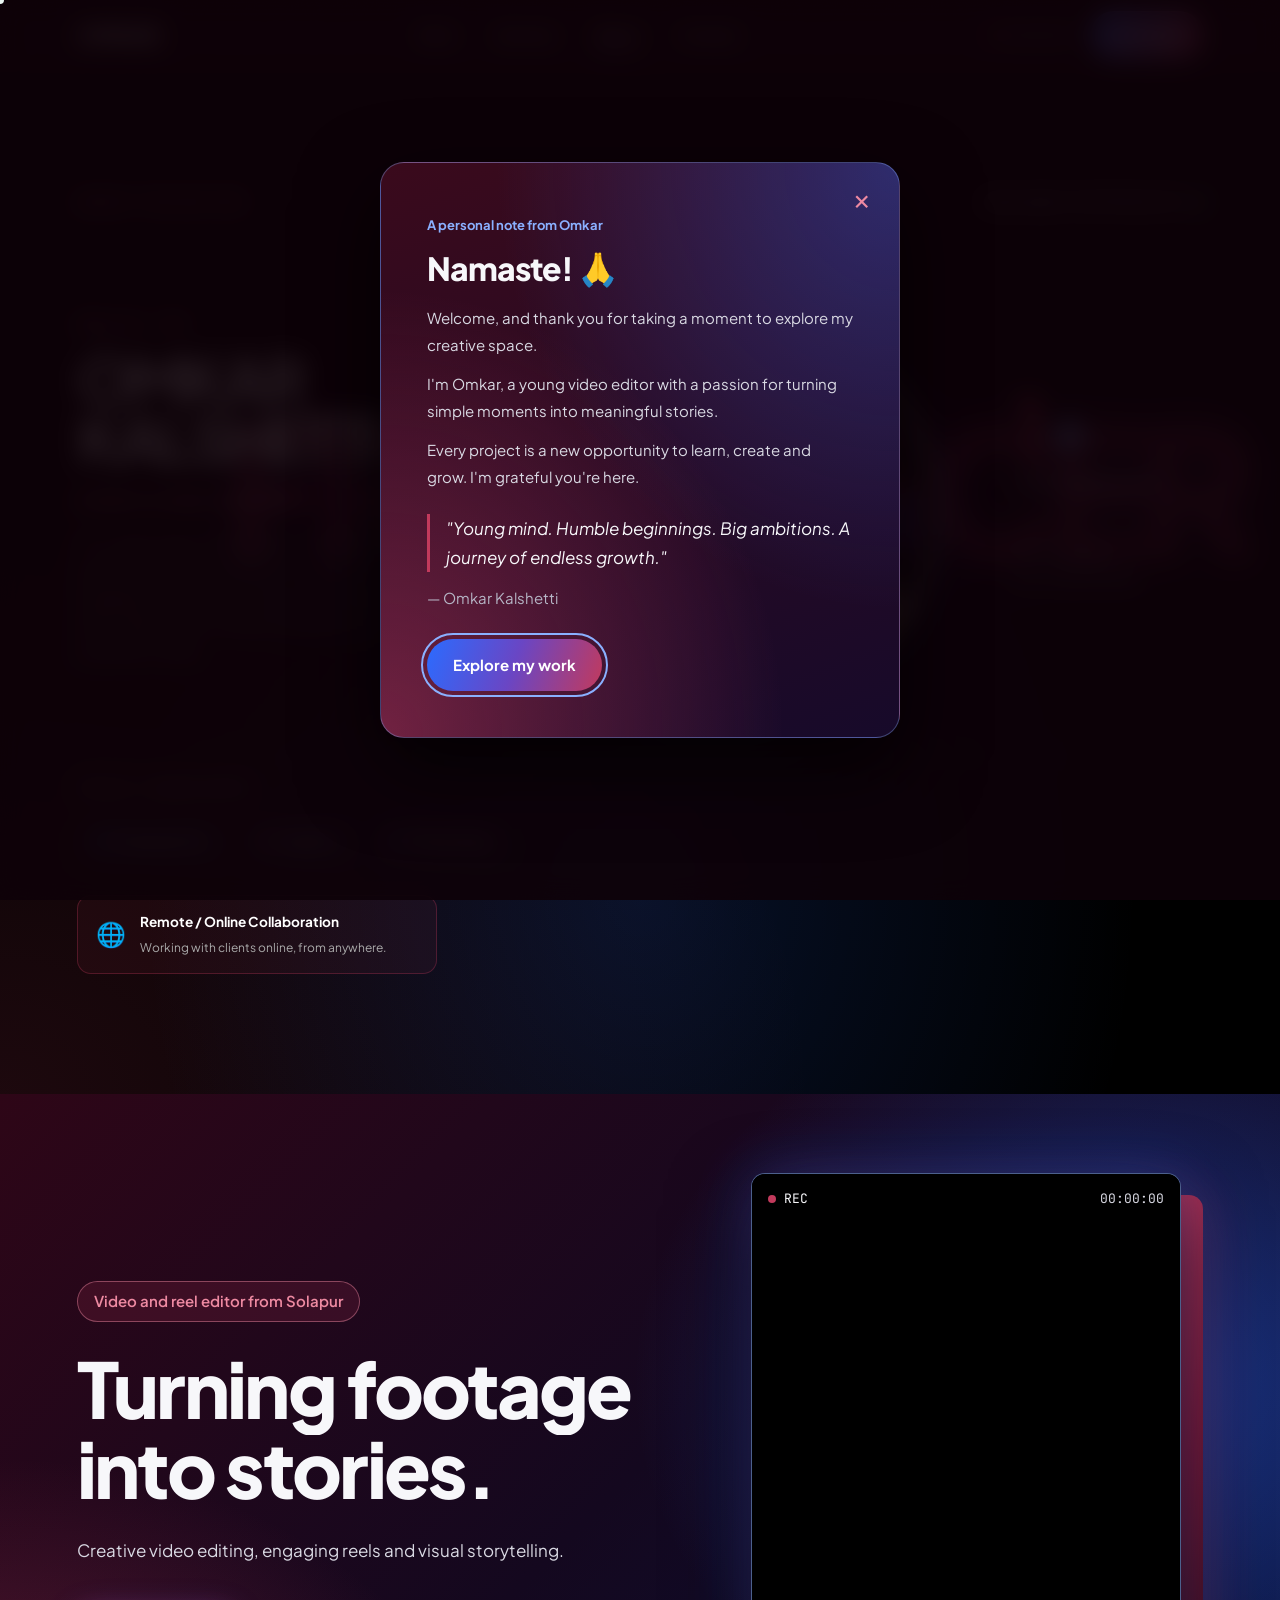
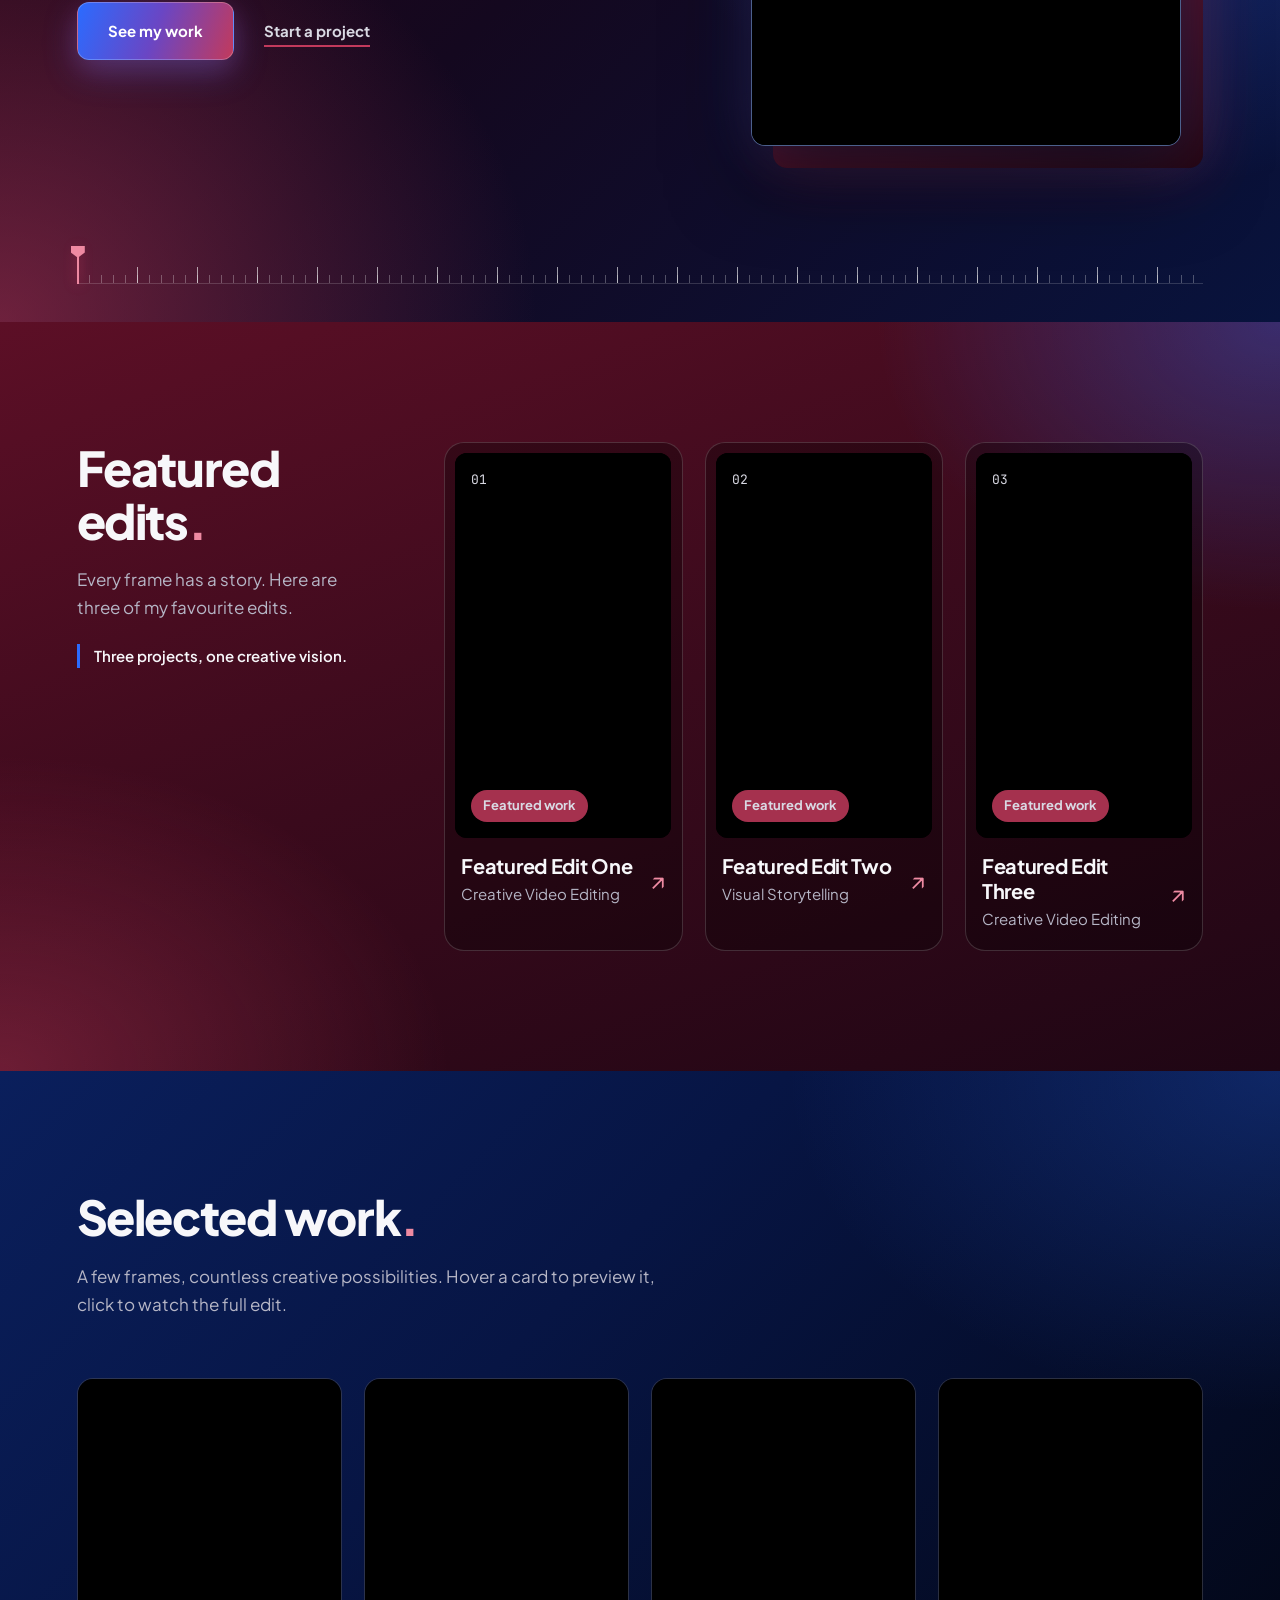
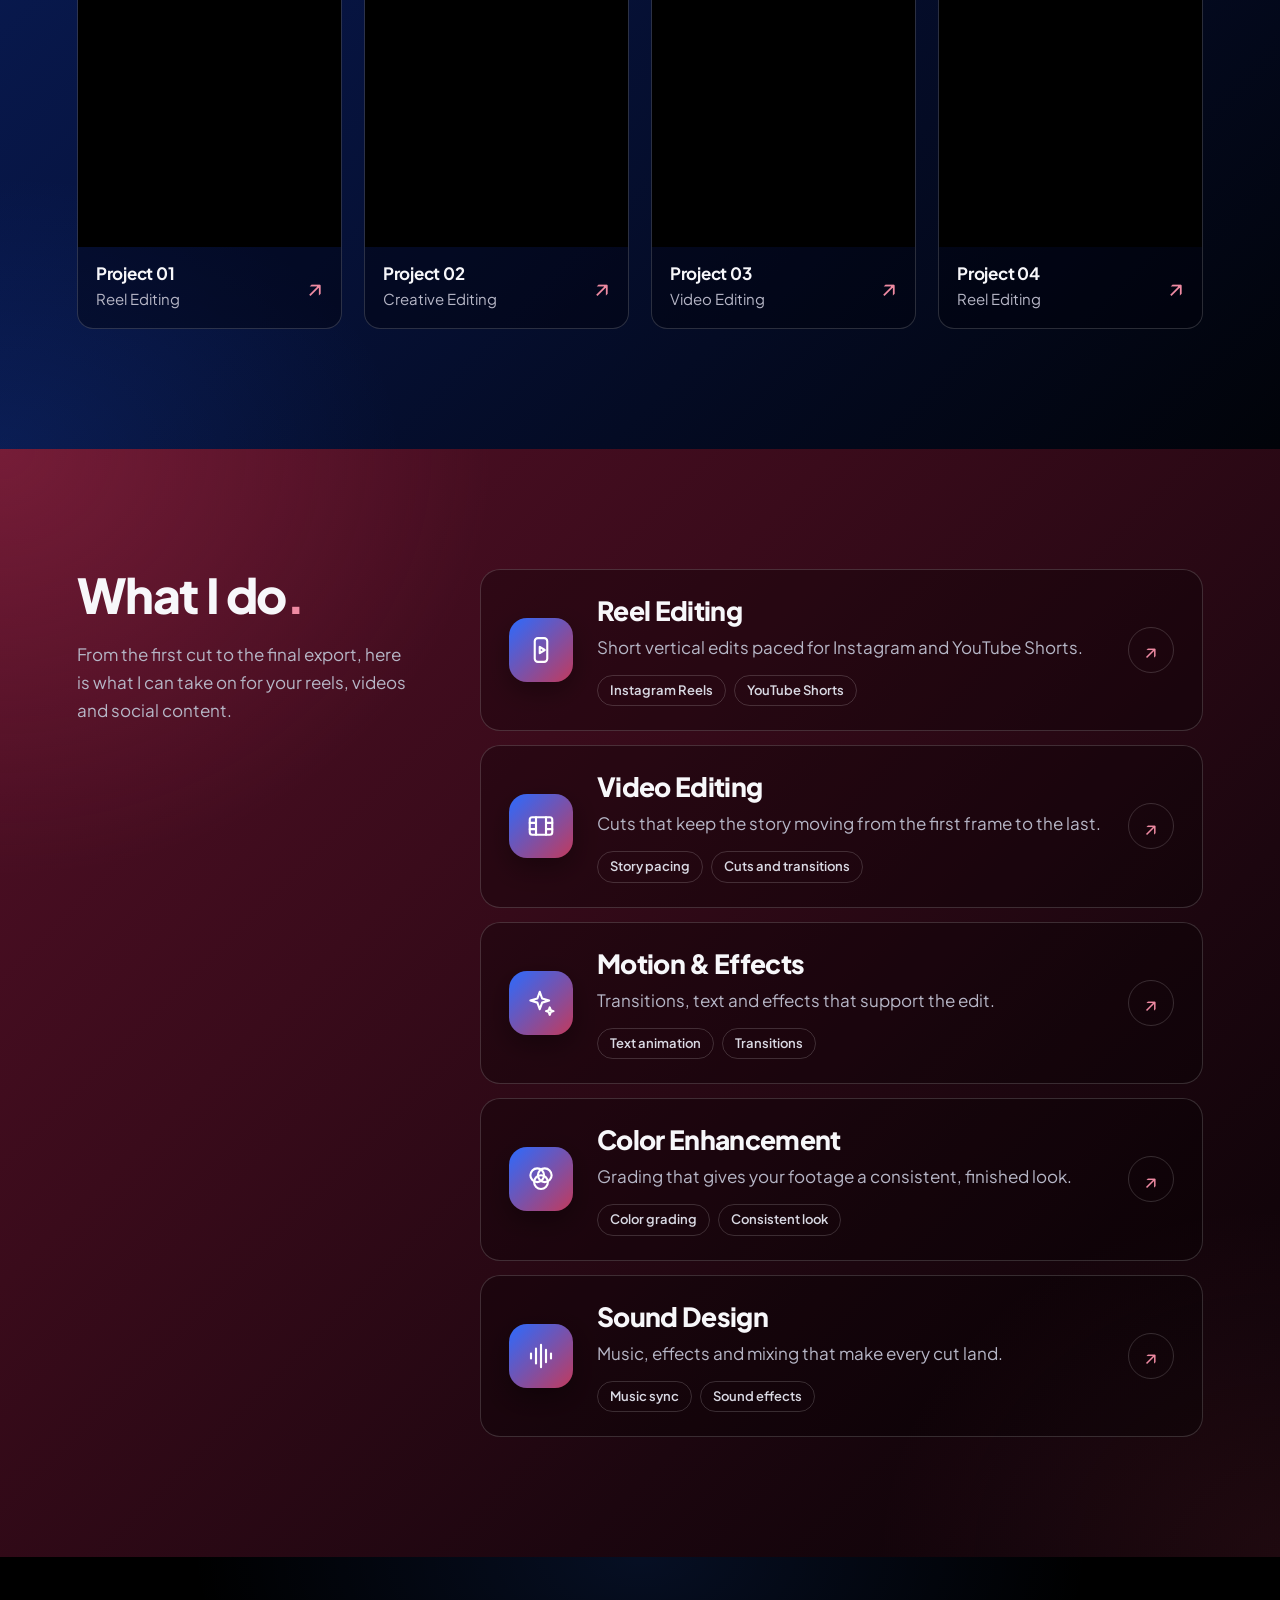
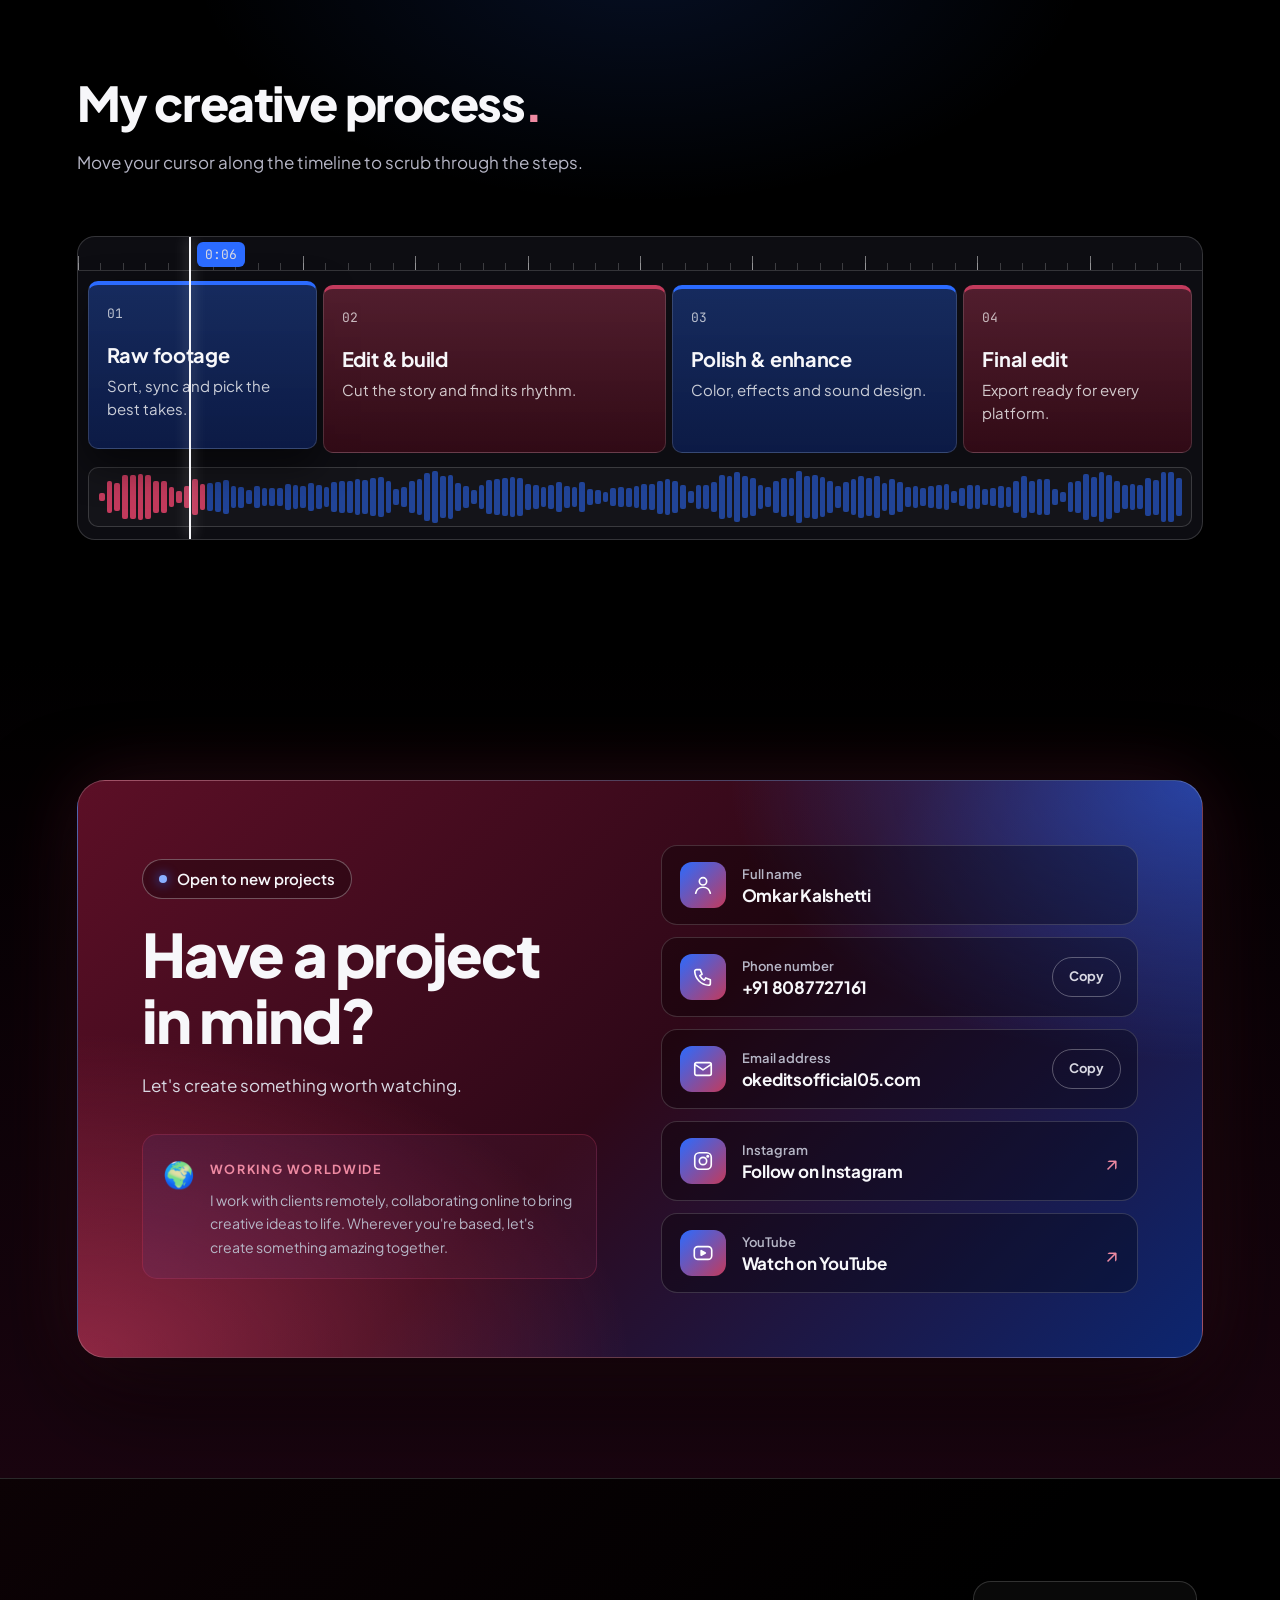
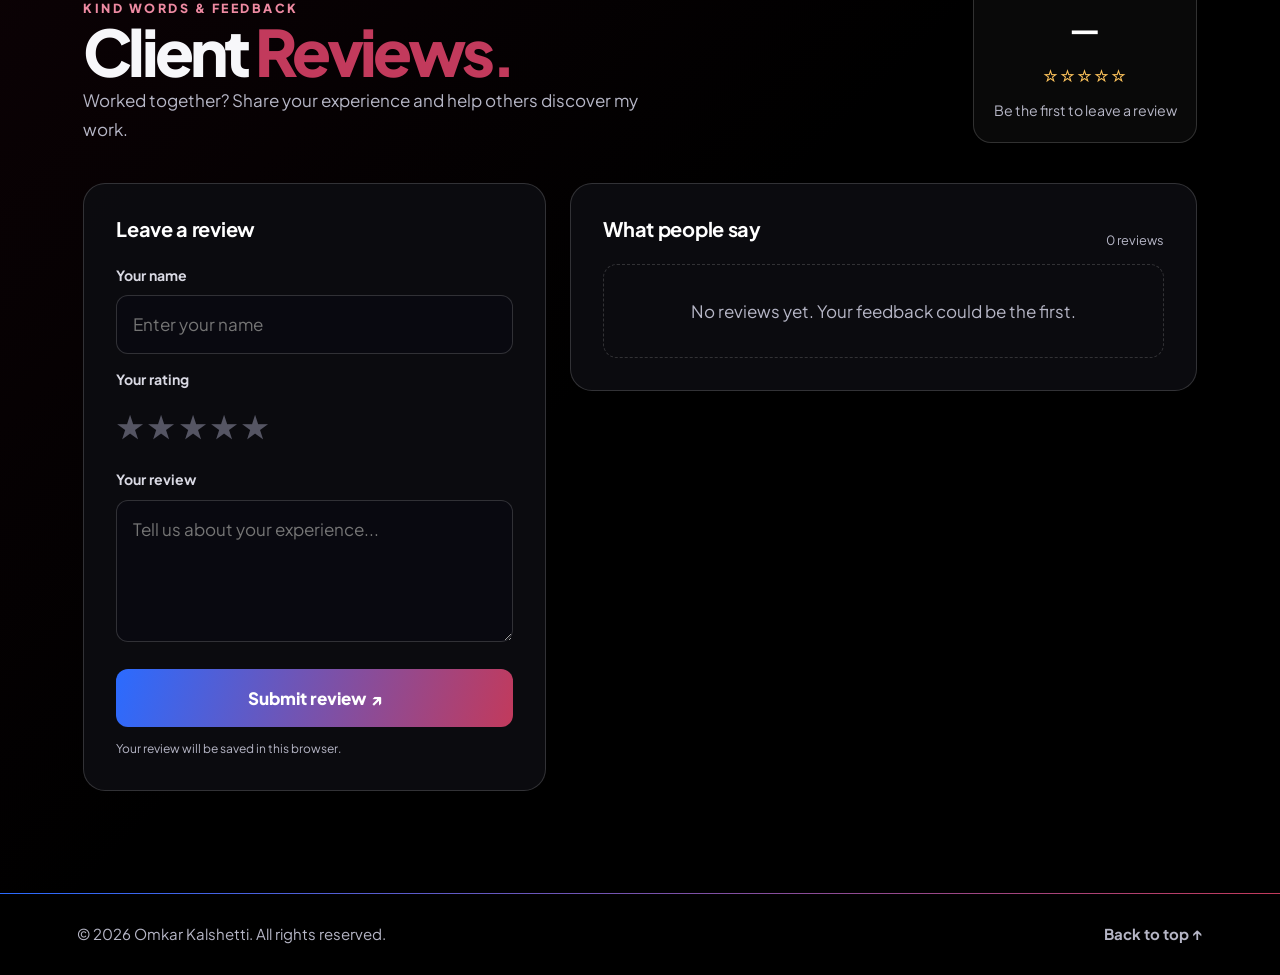
==== index.html @ 9e9b4bd7 "comitted" ====
<!DOCTYPE html>
<html lang="en">

<head>
    <meta charset="UTF-8">
    <meta name="viewport" content="width=device-width, initial-scale=1.0">
    <meta name="theme-color" content="#000000">

    <title>Omkar Kalshetti | Video Editor</title>

    <meta name="description"
        content="Portfolio of Omkar Kalshetti, video and reel editor from Solapur, Maharashtra.">

    <link rel="icon" href="data:image/svg+xml,%3Csvg xmlns='http://www.w3.org/2000/svg' viewBox='0 0 32 32'%3E%3Crect width='32' height='32' rx='8' fill='%23000'/%3E%3Ctext x='6' y='23' font-size='20' font-weight='800' fill='%23fff' font-family='sans-serif'%3EO%3C/text%3E%3Ccircle cx='25' cy='23' r='3' fill='%23c23a5c'/%3E%3C/svg%3E">

    <link rel="preconnect" href="https://fonts.googleapis.com">
    <link rel="preconnect" href="https://fonts.gstatic.com" crossorigin>
    <link href="https://fonts.googleapis.com/css2?family=Plus+Jakarta+Sans:wght@400;500;600;700;800&family=JetBrains+Mono:wght@500&display=swap" rel="stylesheet">
    <link rel="stylesheet" href="style.css">
</head>

<body>

    <a class="skip-link" href="#main">Skip to content</a>

    <!-- Scroll progress: the page is a timeline, this is the playhead -->
    <div class="scroll-progress" id="scrollProgress" aria-hidden="true"></div>

    <!-- NAVIGATION -->
    <header class="navbar" id="navbar">

        <a href="#home" class="logo" aria-label="Omkar Kalshetti, back to top">
            OMKAR<span>.</span>
        </a>

        <nav id="mainNav" aria-label="Main navigation">
            <a href="#work">Work</a>
            <a href="#services">Services</a>
            <a href="#about">About</a>
            <a href="#contact">Contact</a>
        </nav>

        <div class="nav-right">
            <span class="timecode" aria-hidden="true">
                <i class="timecode-dot"></i>
                <span id="scrollTimecode">00:00:00</span>
            </span>

            <a href="#contact" class="nav-button magnetic">Let's talk</a>

            <button class="menu-toggle" id="menuToggle" type="button"
                aria-label="Open menu" aria-expanded="false"
                aria-controls="mainNav">
                <span></span><span></span>
            </button>
        </div>

    </header>


    <main id="main">

    <!-- ABOUT SECTION -->
<section class="about" id="about">

    <div class="about-topline">
        <span>ABOUT THE EDITOR</span>
        <span class="about-availability">AVAILABLE FOR PROJECTS <i></i></span>
    </div>

    <div class="about-stage">

        <!-- INTRODUCTION -->
        <div class="about-copy">
            <p class="about-hello">HELLO, I'M</p>

            <h2>
                OMKAR<br>
                KALSHETTI<span>.</span>
            </h2>

            <h3>VIDEO &amp; REEL EDITOR</h3>

            <p class="about-description">
                I'm a video editor from Solapur, Maharashtra,
                passionate about turning raw footage into
                engaging visual stories. I enjoy experimenting
                with creative edits, smooth transitions and
                cinematic visuals.
            </p>
        </div>

        <!-- PORTRAIT -->
        <div class="about-portrait">
            <span class="about-background-word" style="font-size: clamp(6rem, 14vw, 13rem); white-space: nowrap;">FREELANCER</span>

            <img
                src="assets/images/omkar.png"
                alt="Omkar Kalshetti - Video Editor"
            >
        </div>

        <!-- EXPERIENCE -->
        <div class="about-stats">
            <div class="about-stat">
                <strong>1<span>+</span></strong>
                <p>YEAR EXPERIENCE</p>
            </div>

            <div class="about-side-note">
                Turning ideas<br>
                into visual stories.
            </div>
        </div>

    </div>

    <!-- SOFTWARE TOOLS -->
    <div class="about-tools">
        <p>TOOLS I WORK WITH</p>

        <div class="tools" aria-label="Editing tools">
            <span>Premiere Pro</span>
            <span>CapCut</span>
            <span>Photoshop</span>
        </div>
        <div class="about-remote">
    <span class="remote-icon">🌐</span>
    <div>
        <strong>Remote / Online Collaboration</strong>
        <p>Working with clients online, from anywhere.</p>
    </div>
</div>
    </div>

</section>








    <!-- HERO SECTION -->
    <section class="hero" id="home">

        <div class="hero-content">

            <p class="hero-kicker">Video and reel editor from Solapur</p>

            <h1>
                <span class="line"><span>Turning footage</span></span>
                <span class="line"><span>into stories.</span></span>
            </h1>

            <p class="hero-description">
                Creative video editing, engaging reels
                and visual storytelling.
            </p>

            <div class="hero-actions">
                <a href="#work" class="primary-button magnetic">See my work</a>
                <a href="#contact" class="text-link">Start a project</a>
            </div>

        </div>

        <div class="hero-visual" id="heroVisual">

            <div class="monitor">

                <video id="heroVideo" class="rotate-ccw" autoplay muted loop playsinline>
                    <source src="assets/videos/project-07.mp4" type="video/mp4">
                </video>

                <div class="monitor-bar" aria-hidden="true">
                    <span class="rec"><i></i>REC</span>
                    <span id="heroTimecode">00:00:00</span>
                </div>

            </div>

            <button
                class="hero-audio-toggle"
                id="heroAudioToggle"
                type="button"
                aria-label="Turn sound on"
                aria-pressed="false"
                title="Turn sound on"
            >
                <svg class="icon-off" viewBox="0 0 24 24" width="18" height="18" aria-hidden="true">
                    <path d="M4 9.5v5h3.5L12 19V5L7.5 9.5H4z" fill="currentColor"/>
                    <path d="M16 9.5l5 5m0-5l-5 5" fill="none" stroke="currentColor" stroke-width="1.8" stroke-linecap="round"/>
                </svg>
                <svg class="icon-on" viewBox="0 0 24 24" width="18" height="18" aria-hidden="true">
                    <path d="M4 9.5v5h3.5L12 19V5L7.5 9.5H4z" fill="currentColor"/>
                    <path d="M15.5 8.5a5 5 0 0 1 0 7M18 6a8.5 8.5 0 0 1 0 12" fill="none" stroke="currentColor" stroke-width="1.8" stroke-linecap="round"/>
                </svg>
                <span id="heroAudioText">Sound off</span>
            </button>

        </div>

        <!-- Draggable ruler that follows the hero video -->
        <div class="hero-ruler" id="heroRuler" aria-hidden="true">
            <div class="hero-playhead" id="heroPlayhead"></div>
        </div>

    </section>



    <!-- FEATURED EDITS -->
    <section class="showreel" id="showreel">

        <div class="showreel-heading">

            <h2>Featured edits<span>.</span></h2>

            <p class="showreel-description">
                Every frame has a story. Here are three of my favourite edits.
            </p>

            <p class="showreel-count">Three projects, one creative vision.</p>

        </div>


        <div class="showreel-grid">

            <!-- VIDEO ONE -->
            <article class="showreel-card">

                <div class="showreel-video">

                    <video class="featured-video rotate-ccw" playsinline preload="metadata">
                        <source src="assets/videos/project-05.mp4" type="video/mp4">
                    </video>

                    <div class="video-overlay">

                        <span class="video-number">01</span>

                        <span class="video-label">Featured work</span>

                    </div>

                </div>

                <div class="showreel-info">

                    <div>
                        <h3>Featured Edit One</h3>
                        <p>Creative Video Editing</p>
                    </div>

                    <span class="showreel-arrow" aria-hidden="true">↗</span>

                </div>

            </article>


            <!-- VIDEO TWO -->
            <article class="showreel-card">

                <div class="showreel-video">

                    <video class="featured-video rotate-ccw" playsinline preload="metadata">
                        <source src="assets/videos/project-06.mp4" type="video/mp4">
                    </video>

                    <div class="video-overlay">

                        <span class="video-number">02</span>

                        <span class="video-label">Featured work</span>

                    </div>

                </div>

                <div class="showreel-info">

                    <div>
                        <h3>Featured Edit Two</h3>
                        <p>Visual Storytelling</p>
                    </div>

                    <span class="showreel-arrow" aria-hidden="true">↗</span>

                </div>

            </article>
            <!-- VIDEO THREE -->
<article class="showreel-card">

    <div class="showreel-video">

        <video class="featured-video rotate-ccw" playsinline preload="metadata">
            <source src="assets/videos/project-07.mp4" type="video/mp4">
        </video>

        <div class="video-overlay">
            <span class="video-number">03</span>
            <span class="video-label">Featured work</span>
        </div>

    </div>

    <div class="showreel-info">

        <div>
            <h3>Featured Edit Three</h3>
            <p>Creative Video Editing</p>
        </div>

        <span class="showreel-arrow" aria-hidden="true">↗</span>

    </div>

</article>

        </div>

    </section>



    <!-- SELECTED WORK -->
    <section class="work" id="work">

        <div class="section-head">
            <h2>Selected work<span>.</span></h2>

            <p class="work-description">
                A few frames, countless creative possibilities.
                Hover a card to preview it, click to watch the full edit.
            </p>
        </div>


        <div class="project-grid">

            <!-- PROJECT ONE -->
            <article class="project-card" data-title="Project One">

                <div class="project-media">

                    <video muted loop playsinline preload="metadata">
                        <source src="assets/videos/project-01.mp4" type="video/mp4">
                    </video>

                </div>

                <div class="project-info">

                    <div>
                        <h3>Project 01</h3>
                        <p>Reel Editing</p>
                    </div>

                    <span class="project-arrow" aria-hidden="true">↗</span>

                </div>

            </article>


            <!-- PROJECT TWO -->
            <article class="project-card" data-title="Project Two">

                <div class="project-media">

                    <video muted loop playsinline preload="metadata">
                        <source src="assets/videos/project-02.mp4" type="video/mp4">
                    </video>

                </div>

                <div class="project-info">

                    <div>
                        <h3>Project 02</h3>
                        <p>Creative Editing</p>
                    </div>

                    <span class="project-arrow" aria-hidden="true">↗</span>

                </div>

            </article>


            <!-- PROJECT THREE -->
            <article class="project-card" data-title="Project Three">

                <div class="project-media">

                    <video muted loop playsinline preload="metadata">
                        <source src="assets/videos/project-03.mp4" type="video/mp4">
                    </video>

                </div>

                <div class="project-info">

                    <div>
                        <h3>Project 03</h3>
                        <p>Video Editing</p>
                    </div>

                    <span class="project-arrow" aria-hidden="true">↗</span>

                </div>

            </article>


            <!-- PROJECT FOUR -->
            <article class="project-card" data-title="Project Four">

                <div class="project-media">

                    <video muted loop playsinline preload="metadata">
                        <source src="assets/videos/project-04.mp4" type="video/mp4">
                    </video>

                </div>

                <div class="project-info">

                    <div>
                        <h3>Project 04</h3>
                        <p>Reel Editing</p>
                    </div>

                    <span class="project-arrow" aria-hidden="true">↗</span>

                </div>

            </article>

        </div>

    </section>



    <!-- SERVICES -->
    <section class="services" id="services">

        <div class="services-intro">
            <h2>What I do<span>.</span></h2>
            <p class="services-lead">
                From the first cut to the final export, here is what
                I can take on for your reels, videos and social content.
            </p>
        </div>

        <ul class="service-list">

            <li class="service-row">
                <span class="service-icon"><svg viewBox="0 0 24 24" aria-hidden="true"><rect x="7" y="2.5" width="10" height="19" rx="2.5"/><path d="M11 9.5v5l4-2.5z"/></svg></span>
                <div class="service-text">
                    <h3>Reel Editing</h3>
                    <p>Short vertical edits paced for Instagram and YouTube Shorts.</p>
                    <div class="service-tags"><span>Instagram Reels</span><span>YouTube Shorts</span></div>
                </div>
                <span class="service-arrow" aria-hidden="true">↗</span>
            </li>

            <li class="service-row">
                <span class="service-icon"><svg viewBox="0 0 24 24" aria-hidden="true"><rect x="3" y="5" width="18" height="14" rx="2"/><path d="M8 5v14M16 5v14M3 9.5h5M3 14.5h5M16 9.5h5M16 14.5h5"/></svg></span>
                <div class="service-text">
                    <h3>Video Editing</h3>
                    <p>Cuts that keep the story moving from the first frame to the last.</p>
                    <div class="service-tags"><span>Story pacing</span><span>Cuts and transitions</span></div>
                </div>
                <span class="service-arrow" aria-hidden="true">↗</span>
            </li>

            <li class="service-row">
                <span class="service-icon"><svg viewBox="0 0 24 24" aria-hidden="true"><path d="M11 3l1.9 5.4L18.5 10l-5.6 1.7L11 17l-1.9-5.3L3.5 10l5.6-1.6z"/><path d="M19 15.5l.8 2.2 2.2.8-2.2.8-.8 2.2-.8-2.2-2.2-.8 2.2-.8z"/></svg></span>
                <div class="service-text">
                    <h3>Motion &amp; Effects</h3>
                    <p>Transitions, text and effects that support the edit.</p>
                    <div class="service-tags"><span>Text animation</span><span>Transitions</span></div>
                </div>
                <span class="service-arrow" aria-hidden="true">↗</span>
            </li>

            <li class="service-row">
                <span class="service-icon"><svg viewBox="0 0 24 24" aria-hidden="true"><circle cx="9" cy="9" r="5.5"/><circle cx="15" cy="9" r="5.5"/><circle cx="12" cy="14.5" r="5.5"/></svg></span>
                <div class="service-text">
                    <h3>Color Enhancement</h3>
                    <p>Grading that gives your footage a consistent, finished look.</p>
                    <div class="service-tags"><span>Color grading</span><span>Consistent look</span></div>
                </div>
                <span class="service-arrow" aria-hidden="true">↗</span>
            </li>

            <li class="service-row">
                <span class="service-icon"><svg viewBox="0 0 24 24" aria-hidden="true"><path d="M4 10v4M8 6v12M12 3v18M16 7v10M20 10v4"/></svg></span>
                <div class="service-text">
                    <h3>Sound Design</h3>
                    <p>Music, effects and mixing that make every cut land.</p>
                    <div class="service-tags"><span>Music sync</span><span>Sound effects</span></div>
                </div>
                <span class="service-arrow" aria-hidden="true">↗</span>
            </li>

        </ul>

    </section>



    
    <!-- PROCESS -->
    <section class="process" id="process">

        <div class="section-head">
            <h2>My creative process<span>.</span></h2>
            <p class="process-hint">Move your cursor along the timeline to scrub through the steps.</p>
        </div>

        <div class="timeline" id="timeline">

            <div class="timeline-body" id="timelineBody">

                <div class="timeline-ruler" aria-hidden="true"></div>

                <div class="clips">

                    <article class="clip">
                        <span class="clip-step">01</span>
                        <h3>Raw footage</h3>
                        <p>Sort, sync and pick the best takes.</p>
                    </article>

                    <article class="clip">
                        <span class="clip-step">02</span>
                        <h3>Edit &amp; build</h3>
                        <p>Cut the story and find its rhythm.</p>
                    </article>

                    <article class="clip">
                        <span class="clip-step">03</span>
                        <h3>Polish &amp; enhance</h3>
                        <p>Color, effects and sound design.</p>
                    </article>

                    <article class="clip">
                        <span class="clip-step">04</span>
                        <h3>Final edit</h3>
                        <p>Export ready for every platform.</p>
                    </article>

                </div>

                <div class="waveform" id="waveform" aria-hidden="true"></div>

                <div class="playhead" id="playhead" aria-hidden="true">
                    <span id="playheadTime">0:06</span>
                </div>

            </div>

        </div>

    </section>



    <!-- CONTACT SECTION -->
    <section class="contact" id="contact">

        <div class="contact-panel">

            <div class="contact-intro">

                <p class="contact-status"><i></i>Open to new projects</p>

                <h2>Have a project in mind?</h2>

                <p class="contact-lead">Let's create something worth watching.</p>
                <div class="remote-message">
    <span>🌍</span>
    <div>
        <strong>WORKING WORLDWIDE</strong>
        <p>
            I work with clients remotely, collaborating online
            to bring creative ideas to life. Wherever you're based,
            let's create something amazing together.
        </p>
    </div>
</div>

                

            </div>

            <ul class="contact-list">

                <li class="contact-row">
                    <div class="contact-main">
                        <span class="contact-icon"><svg viewBox="0 0 24 24" aria-hidden="true"><circle cx="12" cy="8" r="4"/><path d="M4 21c1-4.5 4.5-6.5 8-6.5s7 2 8 6.5"/></svg></span>
                        <div>
                            <small>Full name</small>
                            <h3>Omkar Kalshetti</h3>
                        </div>
                    </div>
                </li>

                <li class="contact-row">
                    <a href="tel:+91XXXXXXXXXX" class="contact-main">
                        <span class="contact-icon"><svg viewBox="0 0 24 24" aria-hidden="true"><path d="M5 4h4l2 5-2.5 1.5a11 11 0 0 0 5 5L15 13l5 2v4a2 2 0 0 1-2 2A16 16 0 0 1 3 6a2 2 0 0 1 2-2z"/></svg></span>
                        <div>
                            <small>Phone number</small>
                            <h3>+91 8087727161</h3>
                        </div>
                    </a>
                    <button class="copy-btn" type="button" data-copy="+91 8087727161">Copy</button>
                </li>

                <li class="contact-row">
                    <a href="mailto:your-email@exampl.com" class="contact-main">
                        <span class="contact-icon"><svg viewBox="0 0 24 24" aria-hidden="true"><rect x="3" y="5" width="18" height="14" rx="2"/><path d="M3 7l9 6 9-6"/></svg></span>
                        <div>
                            <small>Email address</small>
                            <h3>okeditsofficial05.com</h3>
                        </div>
                    </a>
                    <button class="copy-btn" type="button" data-copy="okeditsofficial05.com">Copy</button>
                </li>

                <li class="contact-row">
                    <a href="https://www.instagram.com/okedits_18?utm_source=qr&dlrf=NjNqam80N28xNWJx" target="_blank" rel="noopener noreferrer" class="contact-main">
                        <span class="contact-icon"><svg viewBox="0 0 24 24" aria-hidden="true"><rect x="3" y="3" width="18" height="18" rx="5"/><circle cx="12" cy="12" r="4"/><circle cx="17.2" cy="6.8" r=".8" fill="currentColor"/></svg></span>
                        <div>
                            <small>Instagram</small>
                            <h3>Follow on Instagram</h3>
                        </div>
                        <span class="contact-go" aria-hidden="true">↗</span>
                    </a>
                </li>

                <li class="contact-row">
                    <a href="https://youtube.com/@okedits_04?si=cLxcb7mhDh_JuVtX" target="_blank" rel="noopener noreferrer" class="contact-main">
                        <span class="contact-icon"><svg viewBox="0 0 24 24" aria-hidden="true"><rect x="2.5" y="5" width="19" height="14" rx="4"/><path d="M10 9.5v5l4.5-2.5z" fill="currentColor"/></svg></span>
                        <div>
                            <small>YouTube</small>
                            <h3>Watch on YouTube</h3>
                        </div>
                        <span class="contact-go" aria-hidden="true">↗</span>
                    </a>
                </li>

            </ul>

        </div>

    </section>

    
<!-- CLIENT REVIEWS -->
<section class="reviews" id="reviews">
    <div class="reviews-inner">

        <div class="reviews-heading">
            <div>
                <p class="reviews-kicker">KIND WORDS & FEEDBACK</p>
                <h2>Client <span>Reviews.</span></h2>
                <p class="reviews-lead">
                    Worked together? Share your experience
                    and help others discover my work.
                </p>
            </div>

            <div class="reviews-summary">
                <strong id="reviewAverage">—</strong>
                <div class="reviews-summary-stars" id="reviewAverageStars">☆☆☆☆☆</div>
                <small id="reviewCount">Be the first to leave a review</small>
            </div>
        </div>

        <div class="reviews-layout">

            <!-- REVIEW FORM -->
            <form class="review-form" id="reviewForm">
                <h3>Leave a review</h3>

                <label for="reviewName">Your name</label>
                <input
                    id="reviewName"
                    name="name"
                    type="text"
                    maxlength="50"
                    placeholder="Enter your name"
                    required
                >

                <fieldset class="rating-fieldset">
                    <legend>Your rating</legend>

                    <div class="star-picker">
                        <input type="radio" id="rating5" name="rating" value="5" required>
                        <label for="rating5" title="5 stars">★</label>

                        <input type="radio" id="rating4" name="rating" value="4">
                        <label for="rating4" title="4 stars">★</label>

                        <input type="radio" id="rating3" name="rating" value="3">
                        <label for="rating3" title="3 stars">★</label>

                        <input type="radio" id="rating2" name="rating" value="2">
                        <label for="rating2" title="2 stars">★</label>

                        <input type="radio" id="rating1" name="rating" value="1">
                        <label for="rating1" title="1 star">★</label>
                    </div>
                </fieldset>

                <label for="reviewText">Your review</label>
                <textarea
                    id="reviewText"
                    name="review"
                    rows="4"
                    maxlength="600"
                    placeholder="Tell us about your experience..."
                    required
                ></textarea>

                <button class="review-submit" type="submit">
                    Submit review ↗
                </button>

                <p class="review-note" id="reviewNotice">
                    Your review will be saved in this browser.
                </p>
            </form>

            <!-- DISPLAY REVIEWS -->
            <div class="review-list-wrap">

                <div class="review-list-heading">
                    <h3>What people say</h3>
                    <span id="reviewListCount">0 reviews</span>
                </div>

                <div class="review-list" id="reviewList">
                    <div class="review-empty">
                        No reviews yet. Your feedback could be the first.
                    </div>
                </div>

            </div>

        </div>
    </div>
</section>


    </main>



    <!-- FOOTER -->
    <footer>
        <p>© 2026 Omkar Kalshetti. All rights reserved.</p>
        <a href="#home">Back to top ↑</a>
    </footer>



    <!-- VIDEO POPUP -->
    <div class="video-modal" id="videoModal" aria-hidden="true"
        role="dialog" aria-modal="true" aria-label="Video player">

        <p class="modal-hint">Press Esc or click outside to close</p>

        <button class="modal-close" id="closeModal"
            type="button" aria-label="Close video">
            ✕
        </button>

        <div class="modal-player" id="modalPlayer" tabindex="-1">

            <video id="modalVideo" playsinline></video>

            <!-- CUSTOM VIDEO CONTROLS -->
            <div class="modal-controls">

                <button id="modalPlayPause" class="ctrl-play" data-state="paused"
                    type="button" aria-label="Play video"></button>

                <span id="modalCurrentTime">0:00</span>

                <input
                    type="range"
                    id="modalSeek"
                    min="0"
                    max="100"
                    step="any"
                    value="0"
                    aria-label="Video progress"
                >

                <span id="modalDuration">0:00</span>

                <button id="modalMute" class="ctrl-mute" data-muted="false"
                    type="button" aria-label="Mute video">
                    <svg class="icon-on" viewBox="0 0 24 24" width="22" height="22" aria-hidden="true">
                        <path d="M4 9.5v5h3.5L12 19V5L7.5 9.5H4z" fill="currentColor"/>
                        <path d="M15.5 8.5a5 5 0 0 1 0 7M18 6a8.5 8.5 0 0 1 0 12" fill="none" stroke="currentColor" stroke-width="1.8" stroke-linecap="round"/>
                    </svg>
                    <svg class="icon-off" viewBox="0 0 24 24" width="22" height="22" aria-hidden="true">
                        <path d="M4 9.5v5h3.5L12 19V5L7.5 9.5H4z" fill="currentColor"/>
                        <path d="M16 9.5l5 5m0-5l-5 5" fill="none" stroke="currentColor" stroke-width="1.8" stroke-linecap="round"/>
                    </svg>
                </button>

            </div>
        </div>

    </div>



    <!-- WELCOME POPUP -->
    <div class="welcome-overlay" id="welcomePopup"
        role="dialog" aria-modal="true"
        aria-labelledby="welcomeTitle">

        <div class="welcome-card">

            <button class="welcome-close" id="closeWelcome"
                type="button" aria-label="Close welcome message">
                ×
            </button>

            <span class="welcome-label">A personal note from Omkar</span>

            <h2 id="welcomeTitle">Namaste! 🙏</h2>

            <p>
                Welcome, and thank you for taking a moment
                to explore my creative space.
            </p>

            <p>
                I'm Omkar, a young video editor with a passion
                for turning simple moments into meaningful stories.
            </p>

            <p>
                Every project is a new opportunity to learn,
                create and grow. I'm grateful you're here.
            </p>

            <div class="welcome-quote">
                "Young mind. Humble beginnings.
                Big ambitions. A journey of endless growth."
            </div>

            <span class="welcome-signature">
                — Omkar Kalshetti
            </span>

            <button class="welcome-button magnetic" id="explorePortfolio"
                type="button">
                Explore my work
            </button>

        </div>

    </div>



    <!-- JAVASCRIPT -->
    <script src="script.js"></script>

</body>
</html>
---- style.css ----
/* =========================================
   OMKAR KALSHETTI: VIDEO EDITOR PORTFOLIO
   Black, electric blue and burgundy.
   One font family, one type scale.
========================================= */

:root {
    /* Colour */
    --black: #000000;
    --panel: #0d0d12;

    --blue: #2b6bff;
    --blue-soft: #8ab0ff;
    --blue-deep: #0c2670;
    --navy: #071238;

    --burgundy: #7b1531;
    --burgundy-rich: #5c0f26;
    --burgundy-deep: #2a0714;
    --burgundy-bright: #c23a5c;
    --burgundy-soft: #ee8aa2;

    --white: #f7f7fa;
    --text: #d9d9e3;
    --muted: #b6b6c6;
    --line: rgba(255, 255, 255, .16);

    /* Type: one family, one scale */
    --font: 'Plus Jakarta Sans', 'Inter', system-ui, -apple-system, 'Segoe UI', sans-serif;
    --mono: 'JetBrains Mono', ui-monospace, 'SFMono-Regular', Menlo, monospace;

    --fs-xs: .8125rem;                          /* 13px labels, timecodes */
    --fs-sm: .9375rem;                          /* 15px nav, buttons, meta */
    --fs-base: 1.0625rem;                       /* 17px body */
    --fs-h3: 1.25rem;                           /* 20px card titles */
    --fs-h3-lg: clamp(1.35rem, 2.2vw, 1.65rem); /* service titles */
    --fs-h2: clamp(2rem, 4vw, 3rem);            /* section headings */
    --fs-h2-lg: clamp(2.25rem, 5vw, 3.75rem);   /* closing statement */
    --fs-hero: clamp(2.75rem, 6vw, 5.25rem);

    --pad: clamp(22px, 6vw, 120px);
    --ease: cubic-bezier(.2, .8, .2, 1);
}

*,
*::before,
*::after {
    margin: 0;
    padding: 0;
    box-sizing: border-box;
}

html {
    scroll-behavior: smooth;
    scroll-padding-top: 84px;
    background: var(--black);
}

body {
    background: var(--black);
    color: var(--text);
    font-family: var(--font);
    font-size: var(--fs-base);
    line-height: 1.65;
    overflow-x: hidden;
    -webkit-font-smoothing: antialiased;
}

/* Film grain, very light */
body::after {
    content: "";
    position: fixed;
    inset: 0;
    z-index: 1200;
    pointer-events: none;
    opacity: .05;
    background-image: url("data:image/svg+xml,%3Csvg xmlns='http://www.w3.org/2000/svg' width='160' height='160'%3E%3Cfilter id='n'%3E%3CfeTurbulence type='fractalNoise' baseFrequency='.9' numOctaves='2' stitchTiles='stitch'/%3E%3C/filter%3E%3Crect width='100%25' height='100%25' filter='url(%23n)'/%3E%3C/svg%3E");
}

h1, h2, h3, .logo {
    font-family: var(--font);
    color: var(--white);
}

a {
    color: inherit;
    text-decoration: none;
}

button {
    font: inherit;
    color: inherit;
}

ul {
    list-style: none;
}

section {
    padding: clamp(72px, 10vw, 120px) var(--pad);
}

::selection {
    background: rgba(194, 58, 92, .5);
    color: #fff;
}

.skip-link {
    position: fixed;
    top: -60px;
    left: 16px;
    z-index: 2000;
    padding: 10px 16px;
    border-radius: 8px;
    background: var(--blue);
    color: #fff;
    font-size: var(--fs-sm);
    font-weight: 700;
    transition: top .2s ease;
}

.skip-link:focus {
    top: 12px;
}

a:focus-visible,
button:focus-visible,
[tabindex]:focus-visible,
input:focus-visible {
    outline: 2px solid var(--blue-soft);
    outline-offset: 4px;
}

/* Shared headings */

h2 {
    font-size: var(--fs-h2);
    font-weight: 800;
    line-height: 1.1;
    letter-spacing: -.03em;
}

h2 span {
    color: var(--burgundy-soft);
}

h3 {
    font-size: var(--fs-h3);
    font-weight: 700;
    line-height: 1.25;
    letter-spacing: -.015em;
}

.section-head {
    max-width: 640px;
    margin-bottom: clamp(36px, 5vw, 60px);
}

.section-head h2 {
    margin-bottom: 18px;
}

.work-description,
.process-hint,
.showreel-description,
.services-lead {
    color: var(--muted);
    font-size: var(--fs-base);
    max-width: 50ch;
}

/* =========================================
   NAVIGATION
========================================= */

.scroll-progress {
    position: fixed;
    top: 0;
    left: 0;
    z-index: 1100;
    width: 100%;
    height: 3px;
    transform: scaleX(0);
    transform-origin: left;
    background: linear-gradient(90deg, var(--blue), var(--burgundy-bright));
    box-shadow: 0 0 14px rgba(194, 58, 92, .6);
}

.navbar {
    position: sticky;
    top: 0;
    z-index: 1000;
    min-height: 72px;
    padding: 0 var(--pad);
    display: flex;
    justify-content: space-between;
    align-items: center;
    gap: 24px;
    background: rgba(20, 4, 12, .55);
    border-bottom: 1px solid transparent;
    backdrop-filter: blur(20px) saturate(140%);
    -webkit-backdrop-filter: blur(20px) saturate(140%);
    transition: background .3s ease, border-color .3s ease;
}

.navbar.is-scrolled {
    background: rgba(8, 2, 6, .88);
    border-bottom-color: var(--line);
}

.logo {
    font-size: 1.4rem;
    font-weight: 800;
    letter-spacing: -.03em;
}

.logo span {
    color: var(--burgundy-bright);
}

.navbar nav {
    display: flex;
    align-items: center;
    gap: clamp(20px, 3vw, 44px);
}

.navbar nav a {
    position: relative;
    padding: 6px 0;
    color: var(--muted);
    font-size: var(--fs-sm);
    font-weight: 600;
    transition: color .25s ease;
}

.navbar nav a::after {
    content: "";
    position: absolute;
    left: 0;
    right: 0;
    bottom: 0;
    height: 2px;
    transform: scaleX(0);
    transform-origin: left;
    background: linear-gradient(90deg, var(--blue), var(--burgundy-bright));
    transition: transform .3s var(--ease);
}

.navbar nav a:hover,
.navbar nav a.is-active {
    color: var(--white);
}

.navbar nav a:hover::after,
.navbar nav a.is-active::after {
    transform: scaleX(1);
}

.nav-right {
    display: flex;
    align-items: center;
    gap: 20px;
}

.timecode {
    display: inline-flex;
    align-items: center;
    gap: 9px;
    font-family: var(--mono);
    font-size: var(--fs-xs);
    color: var(--muted);
    font-variant-numeric: tabular-nums;
}

.timecode-dot {
    width: 7px;
    height: 7px;
    border-radius: 50%;
    background: var(--burgundy-bright);
    box-shadow: 0 0 10px var(--burgundy-bright);
}

.nav-button {
    display: inline-block;
    padding: 11px 22px;
    border-radius: 999px;
    background: linear-gradient(110deg, var(--blue), var(--burgundy-bright));
    border: 1px solid rgba(255, 255, 255, .22);
    color: #fff;
    font-size: var(--fs-sm);
    font-weight: 700;
    transition: box-shadow .3s ease, transform .3s var(--ease);
}

.nav-button:hover {
    box-shadow: 0 0 28px rgba(194, 58, 92, .5), 0 0 22px rgba(43, 107, 255, .4);
}

.menu-toggle {
    display: none;
    width: 42px;
    height: 42px;
    border: 1px solid var(--line);
    border-radius: 50%;
    background: transparent;
    cursor: pointer;
    position: relative;
}

.menu-toggle span {
    position: absolute;
    left: 12px;
    right: 12px;
    height: 2px;
    background: var(--white);
    transition: transform .3s var(--ease), top .3s var(--ease);
}

.menu-toggle span:nth-child(1) { top: 16px; }
.menu-toggle span:nth-child(2) { top: 24px; }

.navbar.menu-open .menu-toggle span:nth-child(1) { top: 20px; transform: rotate(45deg); }
.navbar.menu-open .menu-toggle span:nth-child(2) { top: 20px; transform: rotate(-45deg); }

/* =========================================
   HERO
========================================= */

.hero {
    position: relative;
    min-height: calc(100svh - 72px);
    padding-top: 56px;
    padding-bottom: 130px;
    display: grid;
    grid-template-columns: minmax(0, 1.15fr) minmax(0, .85fr);
    align-items: center;
    gap: clamp(32px, 5vw, 90px);
    overflow: hidden;
    perspective: 1200px;
    background:
        radial-gradient(ellipse 55% 70% at 88% 35%, rgba(43, 107, 255, .42), transparent 70%),
        radial-gradient(ellipse 60% 80% at 0% 100%, rgba(194, 58, 92, .5), transparent 70%),
        linear-gradient(135deg, #2e0617 0%, #14081f 48%, #08133d 100%);
}

.hero-content {
    position: relative;
    z-index: 2;
}

.hero-kicker {
    display: inline-block;
    margin-bottom: 26px;
    padding: 7px 16px;
    border: 1px solid rgba(238, 138, 162, .45);
    border-radius: 999px;
    background: rgba(194, 58, 92, .16);
    color: var(--burgundy-soft);
    font-size: var(--fs-sm);
    font-weight: 600;
}

.hero h1 {
    font-size: var(--fs-hero);
    font-weight: 800;
    line-height: 1.04;
    letter-spacing: -.035em;
}

/* The one orchestrated moment: lines rise out of a mask on load */
.hero h1 .line {
    display: block;
    overflow: hidden;
    padding-bottom: .1em;
    margin-bottom: -.1em;
}

.hero h1 .line > span {
    display: block;
    transform: translateY(110%);
    animation: line-rise 1s var(--ease) forwards;
}

.hero h1 .line:nth-child(2) > span {
    animation-delay: .14s;
}

@keyframes line-rise {
    to { transform: translateY(0); }
}

.hero-description {
    max-width: 44ch;
    margin: 28px 0 38px;
    color: var(--text);
    font-size: var(--fs-base);
}

.hero-actions {
    display: flex;
    align-items: center;
    flex-wrap: wrap;
    gap: 14px 30px;
}

.primary-button {
    display: inline-block;
    padding: 16px 30px;
    border-radius: 12px;
    background: linear-gradient(110deg, var(--blue) 0%, #6a46c4 50%, var(--burgundy-bright) 100%);
    color: #fff;
    font-size: var(--fs-sm);
    font-weight: 700;
    border: 1px solid rgba(255, 255, 255, .24);
    box-shadow: 0 12px 34px rgba(43, 107, 255, .3), 0 8px 26px rgba(194, 58, 92, .3);
    transition: box-shadow .3s ease, transform .3s var(--ease);
}

.primary-button:hover {
    box-shadow: 0 16px 42px rgba(43, 107, 255, .45), 0 10px 30px rgba(194, 58, 92, .45);
}

.text-link {
    position: relative;
    padding: 4px 0;
    font-size: var(--fs-sm);
    font-weight: 700;
}

.text-link::after {
    content: "";
    position: absolute;
    left: 0;
    right: 0;
    bottom: 0;
    height: 2px;
    background: var(--burgundy-bright);
    transform-origin: left;
    transition: transform .35s var(--ease), background .3s ease;
}

.text-link:hover::after {
    background: var(--blue-soft);
    transform: scaleX(.4);
}

/* Monitor */

.hero-visual {
    position: relative;
    justify-self: end;
    width: min(100%, 430px);
    margin: 0 22px 22px 0;
    transition: transform .25s ease-out;
    will-change: transform;
}

.hero-visual::before {
    content: "";
    position: absolute;
    inset: 0;
    transform: translate(22px, 22px);
    border-radius: 14px;
    background: linear-gradient(160deg, var(--burgundy-bright) 0%, var(--burgundy) 55%, var(--burgundy-deep) 100%);
    box-shadow: 0 0 60px rgba(194, 58, 92, .35);
}

.monitor {
    position: relative;
    z-index: 1;
    aspect-ratio: 9 / 12;
    container-type: size;
    overflow: hidden;
    border-radius: 14px;
    background: #000;
    border: 1px solid rgba(138, 176, 255, .55);
    box-shadow: 0 30px 80px rgba(0, 0, 0, .6), 0 0 60px rgba(43, 107, 255, .3);
}

.monitor video {
    display: block;
    background: #000;
}

.monitor-bar {
    position: absolute;
    top: 0;
    left: 0;
    right: 0;
    z-index: 2;
    display: flex;
    justify-content: space-between;
    align-items: center;
    padding: 14px 16px;
    background: linear-gradient(rgba(0, 0, 0, .65), transparent);
    font-family: var(--mono);
    font-size: var(--fs-xs);
    font-variant-numeric: tabular-nums;
}

.rec {
    display: inline-flex;
    align-items: center;
    gap: 8px;
    color: var(--white);
}

.rec i {
    width: 8px;
    height: 8px;
    border-radius: 50%;
    background: var(--burgundy-bright);
    animation: rec-blink 1.6s steps(2, jump-none) infinite;
}

@keyframes rec-blink {
    50% { opacity: .15; }
}

.hero-audio-toggle {
    position: absolute;
    right: 14px;
    bottom: 14px;
    z-index: 3;
    display: flex;
    align-items: center;
    gap: 8px;
    padding: 10px 16px;
    background: rgba(0, 0, 0, .7);
    border: 1px solid rgba(255, 255, 255, .25);
    border-radius: 999px;
    backdrop-filter: blur(14px);
    -webkit-backdrop-filter: blur(14px);
    font-size: var(--fs-xs);
    font-weight: 700;
    cursor: pointer;
    transition: background .3s ease, border-color .3s ease, box-shadow .3s ease;
}

.hero-audio-toggle:hover {
    background: rgba(194, 58, 92, .85);
    border-color: var(--burgundy-soft);
    box-shadow: 0 0 20px rgba(194, 58, 92, .5);
}

.hero-audio-toggle .icon-on { display: none; }
.hero-audio-toggle[aria-pressed="true"] .icon-on { display: block; }
.hero-audio-toggle[aria-pressed="true"] .icon-off { display: none; }

/* Sideways footage: rotate a swapped-size box so it fills a portrait frame. */

.rotate-ccw {
    position: absolute;
    top: 50%;
    left: 50%;
    width: 100cqh;
    height: 100cqw;
    max-width: none;
    object-fit: contain;
    transform: translate(-50%, -50%) rotate(-90deg);
    transform-origin: center;
}

/* Ruler that mirrors and scrubs the hero video */

.hero-ruler {
    position: absolute;
    left: var(--pad);
    right: var(--pad);
    bottom: 38px;
    z-index: 2;
    height: 36px;
    cursor: ew-resize;
    touch-action: none;
    background:
        repeating-linear-gradient(90deg, rgba(255, 255, 255, .6) 0 1px, transparent 1px 60px) 0 100% / 100% 16px no-repeat,
        repeating-linear-gradient(90deg, rgba(255, 255, 255, .28) 0 1px, transparent 1px 12px) 0 100% / 100% 8px no-repeat;
    border-bottom: 1px solid var(--line);
}

.hero-playhead {
    position: absolute;
    top: 0;
    bottom: -1px;
    left: 0;
    width: 2px;
    background: var(--burgundy-soft);
    box-shadow: 0 0 12px var(--burgundy-bright);
    pointer-events: none;
}

.hero-playhead::before {
    content: "";
    position: absolute;
    top: -2px;
    left: -6px;
    width: 14px;
    height: 12px;
    background: var(--burgundy-soft);
    clip-path: polygon(0 0, 100% 0, 100% 55%, 50% 100%, 0 55%);
}

/* =========================================
   FEATURED EDITS  (burgundy led)
========================================= */

.showreel {
    display: grid;
    grid-template-columns: minmax(220px, .8fr) minmax(0, 2fr);
    gap: clamp(28px, 5vw, 80px);
    align-items: start;
    background:
        radial-gradient(ellipse 45% 55% at 100% 0%, rgba(43, 107, 255, .35), transparent 70%),
        radial-gradient(ellipse 50% 60% at 0% 100%, rgba(194, 58, 92, .4), transparent 70%),
        linear-gradient(160deg, #5c0f26 0%, #3a0a1c 50%, #1f0614 100%);
}

.showreel-heading {
    position: sticky;
    top: 120px;
}

.showreel-heading h2 {
    margin-bottom: 18px;
}

.showreel-count {
    margin-top: 22px;
    padding-left: 14px;
    border-left: 3px solid var(--blue);
    color: var(--white);
    font-size: var(--fs-sm);
    font-weight: 600;
}

.showreel-grid {
    display: grid;
    grid-template-columns: repeat(3, minmax(0, 1fr));
    gap: 22px;
    width: 100%;
}

.showreel-card {
    min-width: 0;
    padding: 10px;
    border-radius: 20px;
    background: rgba(0, 0, 0, .3);
    border: 1px solid var(--line);
    cursor: pointer;
    transition: transform .4s var(--ease), border-color .3s ease, box-shadow .3s ease;
}

.showreel-card:hover {
    transform: translateY(-6px);
    border-color: var(--blue-soft);
    box-shadow: 0 22px 60px rgba(0, 0, 0, .5), 0 0 40px rgba(43, 107, 255, .3);
}

.showreel-video {
    position: relative;
    aspect-ratio: 9 / 16;
    container-type: size;
    overflow: hidden;
    border-radius: 12px;
    background: #000;
}

.showreel-video video {
    display: block;
    background: #000;
}

.video-overlay {
    position: absolute;
    inset: 0;
    z-index: 2;
    background: linear-gradient(180deg, rgba(0, 0, 0, .5), transparent 30%, transparent 62%, rgba(0, 0, 0, .7));
    pointer-events: none;
}

.video-number {
    position: absolute;
    top: 16px;
    left: 16px;
    font-family: var(--mono);
    font-size: var(--fs-xs);
}

.video-label {
    position: absolute;
    bottom: 16px;
    left: 16px;
    padding: 5px 12px;
    border-radius: 999px;
    background: rgba(194, 58, 92, .85);
    font-size: var(--fs-xs);
    font-weight: 700;
}

.showreel-info {
    display: flex;
    justify-content: space-between;
    align-items: center;
    gap: 12px;
    padding: 16px 6px 8px;
}

.showreel-info h3 {
    margin-bottom: 4px;
}

.showreel-info p,
.project-info p {
    color: var(--muted);
    font-size: var(--fs-sm);
}

.showreel-arrow,
.project-arrow {
    color: var(--burgundy-soft);
    font-size: 1.5rem;
    transition: transform .35s var(--ease), color .3s ease;
}

.showreel-card:hover .showreel-arrow {
    transform: translate(4px, -4px);
    color: var(--white);
}

/* =========================================
   SELECTED WORK  (blue led)
========================================= */

.work {
    background:
        radial-gradient(ellipse 55% 50% at 100% 0%, rgba(43, 107, 255, .26), transparent 70%),
        radial-gradient(ellipse 45% 40% at 0% 100%, rgba(43, 107, 255, .12), transparent 70%),
        linear-gradient(135deg, #0a1f5c 0%, #071544 35%, #040b24 70%, #010309 100%);
}

.project-grid {
    display: grid;
    grid-template-columns: repeat(4, minmax(0, 1fr));
    gap: 22px;
}

.project-card {
    min-width: 0;
    overflow: hidden;
    border-radius: 16px;
    background: rgba(0, 0, 10, .4);
    border: 1px solid var(--line);
    cursor: pointer;
    transition: transform .4s var(--ease), border-color .3s ease, box-shadow .3s ease;
}

.project-card:hover {
    transform: translateY(-8px);
    border-color: var(--burgundy-soft);
    box-shadow: 0 24px 56px rgba(0, 0, 0, .5), 0 0 34px rgba(194, 58, 92, .4);
}

.project-media {
    position: relative;
    aspect-ratio: 9 / 16;
    overflow: hidden;
    background: #000;
}

.project-media video {
    display: block;
    width: 100%;
    height: 100%;
    object-fit: cover;
    background: #000;
    transition: transform .6s var(--ease);
}

.project-card:hover .project-media video {
    transform: scale(1.05);
}

.project-info {
    min-height: 76px;
    padding: 16px 18px;
    display: flex;
    justify-content: space-between;
    align-items: center;
    gap: 10px;
}

.project-info h3 {
    margin-bottom: 3px;
    font-size: 1.0625rem;
}

.project-card:hover .project-arrow {
    transform: translate(4px, -4px);
    color: var(--white);
}

/* =========================================
   WHAT I DO  (burgundy led)
========================================= */

.services {
    display: grid;
    grid-template-columns: minmax(240px, .75fr) minmax(0, 1.6fr);
    gap: clamp(28px, 5vw, 80px);
    align-items: start;
    background:
        radial-gradient(ellipse 55% 55% at 0% 0%, rgba(194, 58, 92, .3), transparent 70%),
        radial-gradient(ellipse 45% 45% at 100% 100%, rgba(194, 58, 92, .12), transparent 70%),
        linear-gradient(135deg, #551028 0%, #3a0b1b 35%, #1c060f 70%, #080205 100%);
}

.services-intro {
    position: sticky;
    top: 120px;
}

.services-intro h2 {
    margin-bottom: 18px;
}

.service-list {
    display: grid;
    gap: 14px;
}

.service-row {
    --mx: 50%;
    --my: 50%;
    position: relative;
    display: grid;
    grid-template-columns: auto minmax(0, 1fr) auto;
    align-items: center;
    gap: 24px;
    padding: 24px 28px;
    border-radius: 20px;
    border: 1px solid var(--line);
    background: rgba(0, 0, 0, .28);
    overflow: hidden;
    isolation: isolate;
    transition: border-color .4s ease, transform .5s var(--ease), box-shadow .4s ease;
}

/* Burgundy sweep on hover */
.service-row::before {
    content: "";
    position: absolute;
    inset: 0;
    z-index: -2;
    transform: scaleX(0);
    transform-origin: left;
    background: linear-gradient(90deg, #7b1531, #b02a4d 55%, rgba(194, 58, 92, .25));
    transition: transform .6s var(--ease);
}

/* Blue spotlight that follows the pointer */
.service-row::after {
    content: "";
    position: absolute;
    inset: 0;
    z-index: -1;
    opacity: 0;
    background: radial-gradient(380px circle at var(--mx) var(--my), rgba(138, 176, 255, .3), transparent 65%);
    transition: opacity .4s ease;
}

.service-row:hover {
    transform: translateX(8px);
    border-color: rgba(238, 138, 162, .6);
    box-shadow: 0 18px 44px rgba(0, 0, 0, .4);
}

.service-row:hover::before { transform: scaleX(1); }
.service-row:hover::after { opacity: 1; }

.service-icon {
    width: 64px;
    height: 64px;
    display: grid;
    place-items: center;
    border-radius: 18px;
    color: #fff;
    background: linear-gradient(135deg, var(--blue), var(--burgundy-bright));
    box-shadow: 0 10px 26px rgba(0, 0, 0, .35);
    transition: transform .5s var(--ease), box-shadow .4s ease;
}

.service-icon svg {
    width: 30px;
    height: 30px;
    fill: none;
    stroke: currentColor;
    stroke-width: 1.7;
    stroke-linecap: round;
    stroke-linejoin: round;
}

.service-row:hover .service-icon {
    transform: rotate(-8deg) scale(1.1);
    box-shadow: 0 0 30px rgba(138, 176, 255, .55);
}

.service-text h3 {
    margin-bottom: 6px;
    font-size: var(--fs-h3-lg);
    font-weight: 800;
    letter-spacing: -.025em;
}

.service-text p {
    color: var(--muted);
    max-width: 46ch;
    transition: color .3s ease;
}

.service-row:hover .service-text p {
    color: var(--white);
}

.service-tags {
    display: flex;
    flex-wrap: wrap;
    gap: 8px;
    margin-top: 14px;
}

.service-tags span {
    padding: 4px 12px;
    border: 1px solid var(--line);
    border-radius: 999px;
    color: var(--text);
    font-size: var(--fs-xs);
    font-weight: 600;
    transition: background .3s ease, border-color .3s ease;
}

.service-row:hover .service-tags span {
    background: rgba(255, 255, 255, .14);
    border-color: rgba(255, 255, 255, .5);
}

.service-arrow {
    width: 46px;
    height: 46px;
    display: grid;
    place-items: center;
    border: 1px solid var(--line);
    border-radius: 50%;
    font-size: 1.25rem;
    color: var(--burgundy-soft);
    transition: transform .5s var(--ease), background .3s ease, color .3s ease;
}

.service-row:hover .service-arrow {
    transform: rotate(45deg);
    background: #fff;
    color: var(--burgundy);
    border-color: #fff;
}


/* =========================================
   ABOUT - EDITOR PROFILE SHOWCASE
========================================= */

.about {
    position: relative;
    display: block;
    overflow: hidden;
    isolation: isolate;
    background:
        radial-gradient(
            ellipse at 50% 80%,
            rgba(43, 107, 255, 0.16),
            transparent 55%
        ),
        radial-gradient(
            ellipse at 0% 100%,
            rgba(194, 58, 92, 0.15),
            transparent 45%
        ),
        var(--black);
}

/* Top information */

.about-topline {
    display: flex;
    justify-content: space-between;
    align-items: center;
    gap: 20px;
    margin-bottom: 35px;
    color: var(--burgundy-soft);
    font-size: var(--fs-xs);
    font-weight: 700;
    letter-spacing: 0.22em;
}

.about-availability {
    display: flex;
    align-items: center;
    gap: 10px;
    color: var(--text);
    letter-spacing: 0.12em;
}

.about-availability i {
    width: 9px;
    height: 9px;
    border-radius: 50%;
    background: #35d68a;
    box-shadow: 0 0 12px rgba(53, 214, 138, 0.7);
}

/* Main composition */

.about-stage {
    position: relative;
    display: grid;
    grid-template-columns: 0.9fr 1.25fr 0.45fr;
    align-items: center;
    min-height: 480px;
    gap: 20px;
}

/* Left introduction */

.about-copy {
    position: relative;
    z-index: 3;
}

.about-hello {
    margin-bottom: 12px;
    color: var(--burgundy-soft);
    font-size: var(--fs-sm);
    font-weight: 700;
    letter-spacing: 0.2em;
}

.about-copy h2 {
    margin: 0;
    font-size: clamp(2.5rem, 5vw, 5.5rem);
    line-height: 0.92;
    letter-spacing: -0.065em;
    font-weight: 900;
    color: var(--white);
}

.about-copy h2 span {
    color: var(--burgundy-bright);
}

.about-copy h3 {
    margin-top: 22px;
    color: var(--burgundy-soft);
    font-size: var(--fs-base);
    letter-spacing: 0.12em;
}

.about-description {
    max-width: 340px;
    margin-top: 18px;
    color: var(--muted);
    font-size: var(--fs-sm);
    line-height: 1.8;
}

/* Portrait and background typography */

.about-portrait {
    position: relative;
    z-index: 1;
    display: flex;
    align-items: flex-end;
    justify-content: center;
    align-self: stretch;
    min-width: 0;
    overflow: visible;
}


.about-background-word {
    position: absolute;
    top: 50%;
    left: 50%;
    z-index: 1;
    transform: translate(-50%, -50%);

    color: rgba(255, 75, 125, 0.18);
    font-size: clamp(5rem, 13vw, 13rem);
    font-weight: 900;
    letter-spacing: -0.08em;
    white-space: nowrap;
    pointer-events: none;

    text-shadow:
        0 0 25px rgba(255, 75, 125, 0.25),
        0 0 60px rgba(90, 100, 255, 0.18);
}


.about-portrait img {
    position: relative;
    z-index: 2;
    display: block;
    width: 100%;
    max-width: 430px;
    max-height: 500px;
    height: auto;
    object-fit: contain;
    object-position: bottom center;
    filter: drop-shadow(0 0 35px rgba(43, 107, 255, 0.16));
}

/* Experience */

.about-stats {
    position: relative;
    z-index: 3;
    display: flex;
    flex-direction: column;
    align-items: flex-start;
    gap: 30px;
}

.about-stat {
    padding-bottom: 18px;
    border-bottom: 1px solid var(--line);
}

.about-stat strong {
    display: block;
    color: var(--burgundy-bright);
    font-size: clamp(3.5rem, 6vw, 5.5rem);
    line-height: 1;
    font-weight: 900;
    letter-spacing: -0.06em;
}

.about-stat strong span {
    color: var(--blue-soft);
}

.about-stat p {
    margin-top: 10px;
    color: var(--text);
    font-size: var(--fs-xs);
    font-weight: 700;
    letter-spacing: 0.13em;
}

.about-side-note {
    color: var(--muted);
    font-size: var(--fs-sm);
    line-height: 1.6;
}

/* Software tools */

.about-tools {
    position: relative;
    z-index: 4;
    margin-top: 25px;
    padding-top: 24px;
    border-top: 1px solid var(--line);
}

.about-tools > p {
    margin-bottom: 16px;
    color: var(--muted);
    font-size: var(--fs-xs);
    font-weight: 700;
    letter-spacing: 0.2em;
}

.tools {
    display: flex;
    flex-wrap: wrap;
    gap: 12px;
    margin-top: 0;
}

.tools span {
    display: inline-flex;
    align-items: center;
    gap: 10px;
    padding: 12px 20px;
    border: 1px solid var(--line);
    border-radius: 999px;
    background: rgba(12, 18, 35, 0.75);
    color: var(--text);
    font-size: var(--fs-sm);
    font-weight: 600;
    transition: 0.3s ease;
}

.tools span::before {
    content: "";
    width: 8px;
    height: 8px;
    border-radius: 50%;
    background: var(--blue-soft);
    box-shadow: 0 0 10px var(--blue);
}

.tools span:nth-child(2)::before {
    background: var(--burgundy-soft);
    box-shadow: 0 0 10px var(--burgundy-bright);
}

.tools span:hover {
    transform: translateY(-3px);
    border-color: var(--burgundy-soft);
    background: rgba(194, 58, 92, 0.18);
}

/* Responsive */

@media (max-width: 900px) {
    .about-stage {
        grid-template-columns: 1fr 1fr;
        min-height: 420px;
    }

    .about-copy {
        grid-column: 1;
    }

    .about-portrait {
        grid-column: 2;
        grid-row: 1;
    }

    .about-stats {
        grid-column: 1 / -1;
        flex-direction: row;
        align-items: center;
    }

    .about-stat {
        border-bottom: 0;
        border-right: 1px solid var(--line);
        padding-right: 25px;
    }
}

@media (max-width: 600px) {
    .about-topline {
        align-items: flex-start;
        font-size: 0.65rem;
    }

    .about-availability {
        font-size: 0.6rem;
    }

    .about-stage {
        display: flex;
        flex-direction: column;
        align-items: stretch;
        gap: 22px;
    }

    .about-copy h2 {
        font-size: clamp(3rem, 13vw, 5rem);
    }

    .about-description {
        max-width: 100%;
    }

    .about-portrait {
        min-height: 300px;
        max-height: 390px;
    }

    .about-portrait img {
        max-height: 390px;
        width: auto;
        max-width: 100%;
    }

    .about-background-word {
        font-size: 20vw;
    }

    .about-stats {
        flex-direction: row;
        align-items: center;
    }

    .about-stat strong {
        font-size: 3.5rem;
    }

    .about-tools {
        margin-top: 20px;
    }
}

/* =========================================
   PROCESS: an editing timeline (unchanged look)
========================================= */

.process {
    background:
        radial-gradient(ellipse 50% 50% at 50% 0%, rgba(43, 107, 255, .14), transparent 70%),
        var(--black);
}

.timeline-body {
    position: relative;
    padding: 0 0 8px;
    border: 1px solid var(--line);
    border-radius: 18px;
    background: var(--panel);
    overflow: hidden;
    cursor: ew-resize;
    touch-action: pan-y;
}

.timeline-ruler {
    height: 34px;
    border-bottom: 1px solid var(--line);
    background:
        repeating-linear-gradient(90deg, rgba(255, 255, 255, .45) 0 1px, transparent 1px 10%) 0 100% / 100% 14px no-repeat,
        repeating-linear-gradient(90deg, rgba(255, 255, 255, .2) 0 1px, transparent 1px 2%) 0 100% / 100% 7px no-repeat;
}

.clips {
    display: grid;
    grid-template-columns: 1fr 1.5fr 1.25fr 1fr;
    gap: 6px;
    padding: 14px 10px 8px;
}

.clip {
    position: relative;
    min-width: 0;
    min-height: 168px;
    padding: 18px 18px 16px;
    border-radius: 10px;
    border: 1px solid rgba(255, 255, 255, .14);
    border-top: 4px solid var(--blue);
    background: linear-gradient(180deg, rgba(43, 107, 255, .32), rgba(12, 38, 112, .55));
    opacity: .72;
    transition: opacity .3s ease, transform .4s var(--ease), box-shadow .3s ease;
}

.clip:nth-child(even) {
    border-top-color: var(--burgundy-bright);
    background: linear-gradient(180deg, rgba(194, 58, 92, .38), rgba(58, 10, 23, .8));
}

.clip.is-active {
    opacity: 1;
    transform: translateY(-4px);
    box-shadow: 0 16px 36px rgba(0, 0, 0, .5);
}

.clip-step {
    display: block;
    margin-bottom: 18px;
    font-family: var(--mono);
    font-size: var(--fs-xs);
    color: rgba(255, 255, 255, .7);
}

.clip h3 {
    margin-bottom: 8px;
}

.clip p {
    color: rgba(255, 255, 255, .78);
    font-size: var(--fs-sm);
    line-height: 1.5;
}

.waveform {
    display: flex;
    align-items: center;
    gap: 2px;
    height: 60px;
    margin: 6px 10px 4px;
    padding: 0 10px;
    border-radius: 10px;
    background: rgba(255, 255, 255, .03);
    border: 1px solid var(--line);
}

.waveform i {
    flex: 1;
    min-width: 1px;
    border-radius: 2px;
    background: rgba(43, 107, 255, .55);
    transition: background .15s ease;
}

.waveform i.played {
    background: var(--burgundy-bright);
}

.playhead {
    position: absolute;
    top: 0;
    bottom: 0;
    left: 10%;
    width: 2px;
    margin-left: -1px;
    z-index: 5;
    background: var(--white);
    box-shadow: 0 0 14px rgba(255, 255, 255, .6);
    pointer-events: none;
}

.playhead span {
    position: absolute;
    top: 5px;
    left: 8px;
    padding: 2px 8px;
    border-radius: 6px;
    background: var(--blue);
    font-family: var(--mono);
    font-size: var(--fs-xs);
    white-space: nowrap;
}

/* =========================================
   CONTACT
========================================= */

.contact {
    background: linear-gradient(180deg, #000 0%, #1a0510 100%);
}

.contact-panel {
    position: relative;
    display: grid;
    grid-template-columns: minmax(0, 1fr) minmax(0, 1.05fr);
    gap: clamp(32px, 5vw, 72px);
    align-items: center;
    padding: clamp(28px, 5vw, 68px);
    border-radius: 28px;
    border: 1px solid rgba(255, 255, 255, .2);
    overflow: hidden;
    background:
        radial-gradient(ellipse 60% 70% at 100% 0%, rgba(43, 107, 255, .55), transparent 70%),
        radial-gradient(ellipse 70% 80% at 0% 100%, rgba(194, 58, 92, .6), transparent 70%),
        linear-gradient(135deg, #5c0f26 0%, #2f0818 50%, #0c2670 100%);
    box-shadow: 0 40px 100px rgba(0, 0, 0, .6), 0 0 80px rgba(194, 58, 92, .2);
}

.contact-status {
    display: inline-flex;
    align-items: center;
    gap: 10px;
    margin-bottom: 22px;
    padding: 7px 16px;
    border: 1px solid rgba(255, 255, 255, .3);
    border-radius: 999px;
    background: rgba(0, 0, 0, .3);
    color: var(--white);
    font-size: var(--fs-sm);
    font-weight: 600;
}

.contact-status i {
    width: 8px;
    height: 8px;
    border-radius: 50%;
    background: var(--blue-soft);
    box-shadow: 0 0 12px var(--blue);
}

.contact h2 {
    max-width: 12ch;
    margin-bottom: 18px;
    font-size: var(--fs-h2-lg);
}

.contact-lead {
    margin-bottom: 34px;
    color: var(--text);
    font-size: var(--fs-base);
}

.contact-actions {
    display: flex;
    align-items: center;
    flex-wrap: wrap;
    gap: 14px 28px;
}

.contact-list {
    display: grid;
    gap: 12px;
}

.contact-row {
    display: flex;
    align-items: center;
    gap: 10px;
    border-radius: 16px;
    border: 1px solid rgba(255, 255, 255, .16);
    background: rgba(0, 0, 0, .32);
    transition: transform .4s var(--ease), border-color .3s ease, background .3s ease;
}

.contact-row:hover {
    transform: translateX(6px);
    border-color: var(--burgundy-soft);
    background: rgba(0, 0, 0, .5);
}

.contact-main {
    flex: 1;
    min-width: 0;
    display: flex;
    align-items: center;
    gap: 16px;
    padding: 16px 18px;
}

.contact-icon {
    width: 46px;
    height: 46px;
    flex-shrink: 0;
    display: grid;
    place-items: center;
    border-radius: 12px;
    background: linear-gradient(135deg, var(--blue), var(--burgundy-bright));
    color: #fff;
}

.contact-icon svg {
    width: 22px;
    height: 22px;
    fill: none;
    stroke: currentColor;
    stroke-width: 1.8;
    stroke-linecap: round;
    stroke-linejoin: round;
}

.contact-main small {
    display: block;
    color: var(--muted);
    font-size: var(--fs-xs);
    font-weight: 600;
}

.contact-main h3 {
    font-size: var(--fs-base);
    font-weight: 700;
    overflow-wrap: anywhere;
}

.contact-go {
    margin-left: auto;
    color: var(--burgundy-soft);
    font-size: 1.25rem;
    transition: transform .35s var(--ease), color .3s ease;
}

.contact-row:hover .contact-go {
    transform: translate(3px, -3px);
    color: #fff;
}

.copy-btn {
    margin-right: 16px;
    padding: 8px 16px;
    border: 1px solid rgba(255, 255, 255, .3);
    border-radius: 999px;
    background: transparent;
    font-size: var(--fs-xs);
    font-weight: 700;
    cursor: pointer;
    transition: background .3s ease, border-color .3s ease;
}

.copy-btn:hover,
.copy-btn.is-copied {
    background: var(--burgundy-bright);
    border-color: var(--burgundy-bright);
}

/* =========================================
   FOOTER
========================================= */

footer {
    display: flex;
    justify-content: space-between;
    align-items: center;
    flex-wrap: wrap;
    gap: 12px;
    padding: 28px var(--pad);
    border-top: 1px solid transparent;
    border-image: linear-gradient(90deg, var(--blue), var(--burgundy-bright)) 1;
    background: #000;
    color: var(--muted);
    font-size: var(--fs-sm);
}

footer a {
    font-weight: 700;
    transition: color .3s ease;
}

footer a:hover {
    color: var(--burgundy-soft);
}

/* =========================================
   VIDEO MODAL
========================================= */

.video-modal {
    position: fixed;
    inset: 0;
    z-index: 9999;
    display: flex;
    align-items: center;
    justify-content: center;
    padding: 5vh 5vw;
    background: rgba(14, 2, 8, .95);
    backdrop-filter: blur(20px);
    -webkit-backdrop-filter: blur(20px);
    opacity: 0;
    visibility: hidden;
    pointer-events: none;
    transition: opacity .3s ease, visibility .3s ease;
}

.video-modal.open {
    opacity: 1;
    visibility: visible;
    pointer-events: auto;
}

.modal-player {
    position: relative;
    width: min(92vw, 1168px);
    height: min(82vh, 835px);
    container-type: size;
    overflow: hidden;
    border-radius: 18px;
    background: #000;
    border: 1px solid rgba(138, 176, 255, .4);
    box-shadow: 0 30px 100px rgba(0, 0, 0, .8), 0 0 60px rgba(194, 58, 92, .25);
    transform: scale(.96);
    transition: transform .4s var(--ease);
    outline: none;
}

.video-modal.open .modal-player {
    transform: scale(1);
}

.modal-player.is-portrait {
    height: min(86vh, 860px);
    width: min(94vw, calc(min(86vh, 860px) * 9 / 16));
}

.modal-player video {
    position: absolute;
    inset: 0;
    width: 100%;
    height: 100%;
    object-fit: contain;
    background: #000;
}

.modal-player video.rotate-ccw {
    inset: auto;
    top: 50%;
    left: 50%;
    width: 100cqh;
    height: 100cqw;
    transform: translate(-50%, -50%) rotate(-90deg);
}

.modal-close {
    position: absolute;
    top: 24px;
    right: 28px;
    z-index: 3;
    width: 46px;
    height: 46px;
    border-radius: 50%;
    background: rgba(194, 58, 92, .25);
    border: 1px solid var(--burgundy-bright);
    cursor: pointer;
    font-size: 1.1rem;
    transition: background .3s ease, transform .3s var(--ease);
}

.modal-close:hover {
    background: var(--burgundy-bright);
    transform: rotate(90deg);
}

.modal-hint {
    position: absolute;
    bottom: 14px;
    left: 50%;
    transform: translateX(-50%);
    color: rgba(255, 255, 255, .55);
    font-size: var(--fs-xs);
    text-align: center;
    white-space: nowrap;
}

.modal-controls {
    position: absolute;
    left: 0;
    right: 0;
    bottom: 0;
    z-index: 20;
    display: flex;
    align-items: center;
    gap: 14px;
    padding: 28px 20px 16px;
    background: linear-gradient(transparent, rgba(0, 0, 0, .92));
}

.modal-controls button {
    display: grid;
    place-items: center;
    width: 38px;
    height: 38px;
    border: none;
    border-radius: 50%;
    background: transparent;
    cursor: pointer;
    transition: background .25s ease;
}

.modal-controls button:hover {
    background: rgba(194, 58, 92, .5);
}

.modal-controls span {
    font-family: var(--mono);
    font-size: var(--fs-xs);
    font-variant-numeric: tabular-nums;
    white-space: nowrap;
}

.ctrl-play::before {
    content: "";
    width: 16px;
    height: 18px;
    margin-left: 3px;
    background: currentColor;
    clip-path: polygon(10% 0, 100% 50%, 10% 100%);
}

.ctrl-play[data-state="playing"]::before {
    margin-left: 0;
    width: 14px;
    clip-path: none;
    background: linear-gradient(90deg, currentColor 0 35%, transparent 35% 65%, currentColor 65%);
}

.ctrl-mute .icon-off { display: none; }
.ctrl-mute[data-muted="true"] .icon-off { display: block; }
.ctrl-mute[data-muted="true"] .icon-on { display: none; }

#modalSeek {
    --pct: 0%;
    flex: 1;
    min-width: 0;
    height: 18px;
    background: transparent;
    cursor: pointer;
    -webkit-appearance: none;
    appearance: none;
}

#modalSeek::-webkit-slider-runnable-track {
    height: 4px;
    border-radius: 4px;
    background: linear-gradient(90deg, var(--burgundy-bright) var(--pct), rgba(255, 255, 255, .25) var(--pct));
}

#modalSeek::-moz-range-track {
    height: 4px;
    border-radius: 4px;
    background: rgba(255, 255, 255, .25);
}

#modalSeek::-moz-range-progress {
    height: 4px;
    border-radius: 4px;
    background: var(--burgundy-bright);
}

#modalSeek::-webkit-slider-thumb {
    -webkit-appearance: none;
    width: 14px;
    height: 14px;
    margin-top: -5px;
    border-radius: 50%;
    border: 2px solid #fff;
    background: var(--blue);
    box-shadow: 0 0 10px rgba(43, 107, 255, .8);
}

#modalSeek::-moz-range-thumb {
    width: 10px;
    height: 10px;
    border-radius: 50%;
    border: 2px solid #fff;
    background: var(--blue);
}

body.modal-open {
    overflow: hidden;
}

/* =========================================
   CUSTOM CURSOR (small, no labels)
========================================= */

body.has-cursor,
body.has-cursor a,
body.has-cursor button,
body.has-cursor [role="button"],
body.has-cursor input {
    cursor: none;
}

.cursor-dot,
.cursor-ring {
    position: fixed;
    top: 0;
    left: 0;
    z-index: 10050;
    pointer-events: none;
}

.cursor-dot {
    width: 8px;
    height: 8px;
    margin: -4px 0 0 -4px;
    border-radius: 50%;
    background: var(--white);
    mix-blend-mode: difference;
}

.cursor-ring .ring-body {
    --s: .75;
    position: absolute;
    top: 0;
    left: 0;
    width: 44px;
    height: 44px;
    border-radius: 50%;
    border: 2px solid var(--blue-soft);
    transform: translate(-50%, -50%) scale(var(--s));
    transition: transform .35s var(--ease), background .3s ease, border-color .3s ease;
}

.cursor-ring.is-link .ring-body {
    --s: 1.2;
    border-color: var(--burgundy-soft);
    background: rgba(194, 58, 92, .18);
}

/* =========================================
   REVEAL ON SCROLL (cards only)
========================================= */

.reveal {
    opacity: 0;
}

.reveal.active {
    opacity: 1;
    animation: reveal-in .8s var(--ease) var(--d, 0s) backwards;
}

@keyframes reveal-in {
    from {
        opacity: 0;
        transform: translateY(22px);
    }
}

/* =========================================
   WELCOME POPUP
========================================= */

.welcome-overlay {
    position: fixed;
    inset: 0;
    z-index: 10001;
    display: flex;
    align-items: center;
    justify-content: center;
    padding: 20px;
    background: rgba(14, 2, 8, .9);
    backdrop-filter: blur(12px);
    -webkit-backdrop-filter: blur(12px);
    opacity: 0;
    visibility: hidden;
    transition: opacity .4s ease, visibility .4s ease;
}

.welcome-overlay.show {
    opacity: 1;
    visibility: visible;
}

.welcome-card {
    position: relative;
    width: 100%;
    max-width: 520px;
    max-height: 90vh;
    overflow-y: auto;
    padding: 46px;
    border: 1px solid rgba(138, 176, 255, .35);
    border-radius: 24px;
    background:
        radial-gradient(ellipse at 100% 0%, rgba(43, 107, 255, .35), transparent 55%),
        radial-gradient(ellipse at 0% 100%, rgba(194, 58, 92, .5), transparent 55%),
        linear-gradient(160deg, #3a0a1c, #170a2a);
    box-shadow: 0 30px 80px rgba(0, 0, 0, .7);
    transform: translateY(26px) scale(.98);
    transition: transform .6s var(--ease);
}

.welcome-overlay.show .welcome-card {
    transform: none;
}

.welcome-close {
    position: absolute;
    top: 14px;
    right: 18px;
    width: 40px;
    height: 40px;
    border: none;
    border-radius: 50%;
    background: transparent;
    color: var(--burgundy-soft);
    font-size: 1.8rem;
    line-height: 1;
    cursor: pointer;
    transition: background .25s ease;
}

.welcome-close:hover {
    background: rgba(194, 58, 92, .25);
}

.welcome-label {
    color: var(--blue-soft);
    font-size: var(--fs-xs);
    font-weight: 700;
}

.welcome-card h2 {
    margin: 14px 0 18px;
    font-size: 2rem;
}

.welcome-card p {
    margin-bottom: 12px;
    color: var(--text);
    font-size: var(--fs-sm);
    line-height: 1.8;
}

.welcome-quote {
    margin-top: 24px;
    padding-left: 16px;
    border-left: 3px solid var(--burgundy-bright);
    color: var(--white);
    font-size: var(--fs-base);
    font-style: italic;
    line-height: 1.7;
}

.welcome-signature {
    display: block;
    margin-top: 14px;
    color: var(--muted);
    font-size: var(--fs-sm);
}

.welcome-button {
    margin-top: 28px;
    padding: 14px 26px;
    border: none;
    border-radius: 999px;
    background: linear-gradient(110deg, var(--blue), #6a46c4 50%, var(--burgundy-bright));
    color: #fff;
    font-size: var(--fs-sm);
    font-weight: 700;
    cursor: pointer;
    transition: box-shadow .3s ease, transform .3s var(--ease);
}

.welcome-button:hover {
    box-shadow: 0 10px 30px rgba(194, 58, 92, .5);
}

/* =========================================
   RESPONSIVE
========================================= */

@media (max-width: 1100px) {
    .showreel-grid {
    grid-template-columns: repeat(3, minmax(0, 1fr));

    }

    .showreel,
    .services {
        grid-template-columns: 1fr;
    }

    .showreel-heading,
    .services-intro {
        position: static;
    }

    .showreel-grid {
        grid-template-columns: repeat(2, minmax(0, 1fr));
    }
}

@media (max-width: 900px) {
    .timecode {
        display: none;
    }

    .about,
    .contact-panel {
        grid-template-columns: 1fr;
    }

    .contact h2 {
        max-width: none;
    }
}

@media (max-width: 800px) {
    .navbar nav {
        position: absolute;
        top: 100%;
        left: 0;
        right: 0;
        flex-direction: column;
        align-items: flex-start;
        gap: 0;
        padding: 8px var(--pad) 18px;
        background: rgba(12, 2, 8, .97);
        border-bottom: 1px solid var(--line);
        opacity: 0;
        visibility: hidden;
        transform: translateY(-8px);
        transition: opacity .3s ease, transform .3s var(--ease), visibility .3s ease;
    }

    .navbar.menu-open nav {
        opacity: 1;
        visibility: visible;
        transform: none;
    }

    .navbar nav a {
        width: 100%;
        padding: 14px 0;
        font-size: var(--fs-base);
    }

    .menu-toggle {
        display: block;
    }

    .nav-button {
        padding: 10px 18px;
    }

    .hero {
        grid-template-columns: 1fr;
        min-height: auto;
        padding-top: 48px;
        padding-bottom: 120px;
    }

    .hero-visual {
        justify-self: center;
        width: min(100% - 22px, 380px);
    }

    /* Timeline stacks vertically on small screens */
    .timeline-body {
        cursor: default;
    }

    .timeline-ruler,
    .playhead,
    .waveform {
        display: none;
    }

    .clips {
        grid-template-columns: 1fr;
        padding: 10px;
    }

    .clip {
        min-height: 0;
        opacity: 1;
    }
}

@media (max-width: 600px) {
    .project-grid,
    .showreel-grid {
        grid-template-columns: 1fr;
        max-width: 380px;
    }

    .service-row {
        grid-template-columns: auto minmax(0, 1fr);
        padding: 20px;
        gap: 16px;
    }

    .service-arrow {
        display: none;
    }

    .service-icon {
        width: 52px;
        height: 52px;
        border-radius: 14px;
    }

    .copy-btn {
        margin-right: 12px;
    }

    .welcome-card {
        padding: 36px 24px;
    }

    .modal-close {
        top: 14px;
        right: 14px;
    }

    .modal-player {
        width: 95vw;
        height: 72vh;
    }

    .modal-controls {
        gap: 8px;
        padding: 22px 10px 12px;
    }

    .modal-hint {
        display: none;
    }
}

@media (max-width: 400px) {
    .logo {
        font-size: 1.2rem;
    }

    .nav-button {
        padding: 9px 14px;
        font-size: var(--fs-xs);
    }

    .nav-right {
        gap: 10px;
    }
}

/* =========================================
   REDUCED MOTION
========================================= */

@media (prefers-reduced-motion: reduce) {
    html {
        scroll-behavior: auto;
    }

    *,
    *::before,
    *::after {
        animation-duration: .01ms !important;
        animation-iteration-count: 1 !important;
        transition-duration: .01ms !important;
    }

    .hero h1 .line > span {
        transform: none;
    }

    .reveal {
        opacity: 1;
    }

    .hero-visual {
        transform: none !important;
    }

    .cursor-dot,
    .cursor-ring {
        display: none;
    }
}

/* =========================================
   CLIENT REVIEWS SECTION
========================================= */

.reviews {
    position: relative;
    padding: clamp(4.5rem, 8vw, 8rem) var(--page-gutter, 6.5%);
    background:
        linear-gradient(135deg, rgba(92, 15, 38, .13), transparent 48%),
        var(--black, #000);
    border-top: 1px solid var(--line, rgba(255,255,255,.16));
}

.reviews-inner {
    max-width: 1440px;
    margin: 0 auto;
}

.reviews-heading {
    display: flex;
    align-items: flex-end;
    justify-content: space-between;
    gap: 2rem;
    margin-bottom: 2.5rem;
}

.reviews-kicker {
    color: var(--burgundy-soft, #ee8aa2);
    font-size: .78rem;
    font-weight: 800;
    letter-spacing: .2em;
}

.reviews-heading h2 {
    color: var(--white, #fff);
    font-size: clamp(2.4rem, 5vw, 4.5rem);
    line-height: 1.05;
    letter-spacing: -.06em;
}

.reviews-heading h2 span {
    color: var(--burgundy-bright, #c23a5c);
}

.reviews-lead {
    max-width: 600px;
    color: var(--muted, #b6b6c6);
    line-height: 1.7;
}

.reviews-summary {
    min-width: 180px;
    padding: 1.2rem;
    border: 1px solid var(--line, rgba(255,255,255,.16));
    border-radius: 18px;
    background: rgba(255,255,255,.035);
    text-align: center;
}

.reviews-summary strong {
    display: block;
    color: white;
    font-size: 2rem;
}

.reviews-summary-stars {
    margin: .4rem 0;
    color: #ffc45c;
    letter-spacing: .12em;
}

.reviews-summary small {
    color: var(--muted, #b6b6c6);
}

.reviews-layout {
    display: grid;
    grid-template-columns: minmax(280px,.85fr) minmax(0,1.15fr);
    gap: 1.5rem;
    align-items: start;
}

.review-form,
.review-list-wrap {
    padding: clamp(1.25rem, 2.5vw, 2rem);
    border: 1px solid var(--line, rgba(255,255,255,.16));
    border-radius: 22px;
    background: rgba(13,13,18,.88);
}

.review-form h3,
.review-list-heading h3 {
    color: white;
    font-size: 1.25rem;
    margin-bottom: 1.4rem;
}

.review-form > label,
.rating-fieldset legend {
    display: block;
    margin: 1rem 0 .5rem;
    color: var(--text, #d9d9e3);
    font-size: .88rem;
    font-weight: 700;
}

.review-form input[type="text"],
.review-form textarea {
    width: 100%;
    padding: .9rem 1rem;
    color: white;
    background: #090910;
    border: 1px solid var(--line, rgba(255,255,255,.16));
    border-radius: 12px;
    font: inherit;
    outline: none;
    resize: vertical;
}

.review-form input:focus,
.review-form textarea:focus {
    border-color: var(--burgundy-bright, #c23a5c);
    box-shadow: 0 0 0 3px rgba(194,58,92,.14);
}

.rating-fieldset {
    margin: .9rem 0 0;
    padding: 0;
    border: 0;
}

.star-picker {
    display: flex;
    flex-direction: row-reverse;
    justify-content: flex-end;
    gap: .2rem;
}

.star-picker input {
    position: absolute;
    opacity: 0;
    pointer-events: none;
}

.star-picker label {
    color: #555563;
    font-size: 2rem;
    cursor: pointer;
    transition: .18s ease;
}

.star-picker label:hover,
.star-picker label:hover ~ label,
.star-picker input:checked ~ label {
    color: #ffc45c;
}

.star-picker label:hover {
    transform: translateY(-2px);
}

.review-submit {
    display: flex;
    justify-content: center;
    align-items: center;
    width: 100%;
    margin-top: 1.2rem;
    padding: .95rem 1.2rem;
    color: white;
    border: 0;
    border-radius: 12px;
    background: linear-gradient(
        105deg,
        var(--blue, #2b6bff),
        var(--burgundy-bright, #c23a5c)
    );
    font: inherit;
    font-weight: 800;
    cursor: pointer;
}

.review-submit:hover {
    filter: brightness(1.15);
}

.review-note {
    margin-top: .8rem;
    color: var(--muted, #b6b6c6);
    font-size: .75rem;
    line-height: 1.5;
}

.review-list-heading {
    display: flex;
    align-items: center;
    justify-content: space-between;
    gap: 1rem;
}

.review-list-heading span {
    color: var(--muted, #b6b6c6);
    font-size: .8rem;
}

.review-list {
    display: grid;
    gap: .8rem;
}

.review-empty {
    padding: 2rem 1rem;
    color: var(--muted, #b6b6c6);
    text-align: center;
    border: 1px dashed var(--line, rgba(255,255,255,.16));
    border-radius: 14px;
}

.review-card {
    padding: 1.1rem 1.2rem;
    border: 1px solid var(--line, rgba(255,255,255,.13));
    border-radius: 14px;
    background: rgba(255,255,255,.025);
}

.review-card-top {
    display: flex;
    align-items: center;
    justify-content: space-between;
    gap: 1rem;
}

.review-card-name {
    color: white;
    font-weight: 800;
}

.review-card-stars {
    color: #ffc45c;
    letter-spacing: .1em;
    white-space: nowrap;
}

.review-card-date {
    display: block;
    margin-top: .2rem;
    color: var(--muted, #b6b6c6);
    font-size: .72rem;
}

.review-card p {
    margin-top: .8rem;
    color: var(--text, #d9d9e3);
    line-height: 1.65;
    overflow-wrap: anywhere;
}

@media (max-width: 760px) {
    .reviews-heading {
        align-items: flex-start;
        flex-direction: column;
    }

    .reviews-summary {
        width: 100%;
        text-align: left;
    }

    .reviews-layout {
        grid-template-columns: 1fr;
    }
}
/* REMOTE WORK - ABOUT SECTION */
.about-remote {
    display: flex;
    align-items: center;
    gap: 14px;
    margin-top: 28px;
    padding: 15px 18px;
    max-width: 360px;
    border: 1px solid rgba(194, 58, 92, 0.3);
    border-radius: 14px;
    background: rgba(194, 58, 92, 0.07);
}

.remote-icon {
    font-size: 1.5rem;
}

.about-remote strong {
    display: block;
    color: #fff;
    font-size: 0.85rem;
}

.about-remote p {
    margin: 5px 0 0;
    color: #aaa;
    font-size: 0.75rem;
}

/* REMOTE WORK - CONTACT SECTION */
.remote-message {
    display: flex;
    align-items: flex-start;
    gap: 15px;
    margin-top: 22px;
    padding: 18px 20px;
    max-width: 580px;
    border: 1px solid rgba(194, 58, 92, 0.3);
    border-radius: 15px;
    background: linear-gradient(
        110deg,
        rgba(43, 107, 255, 0.08),
        rgba(194, 58, 92, 0.09)
    );
}

.remote-message > span {
    font-size: 1.6rem;
}

.remote-message strong {
    color: #ee8aa2;
    font-size: 0.78rem;
    letter-spacing: 0.13em;
}

.remote-message p {
    margin: 8px 0 0;
    color: #b6b6c6;
    font-size: 0.88rem;
    line-height: 1.7;
}

@media (max-width: 600px) {
    .remote-message {
        padding: 15px;
    }

    .about-remote {
        max-width: 100%;
    }
}
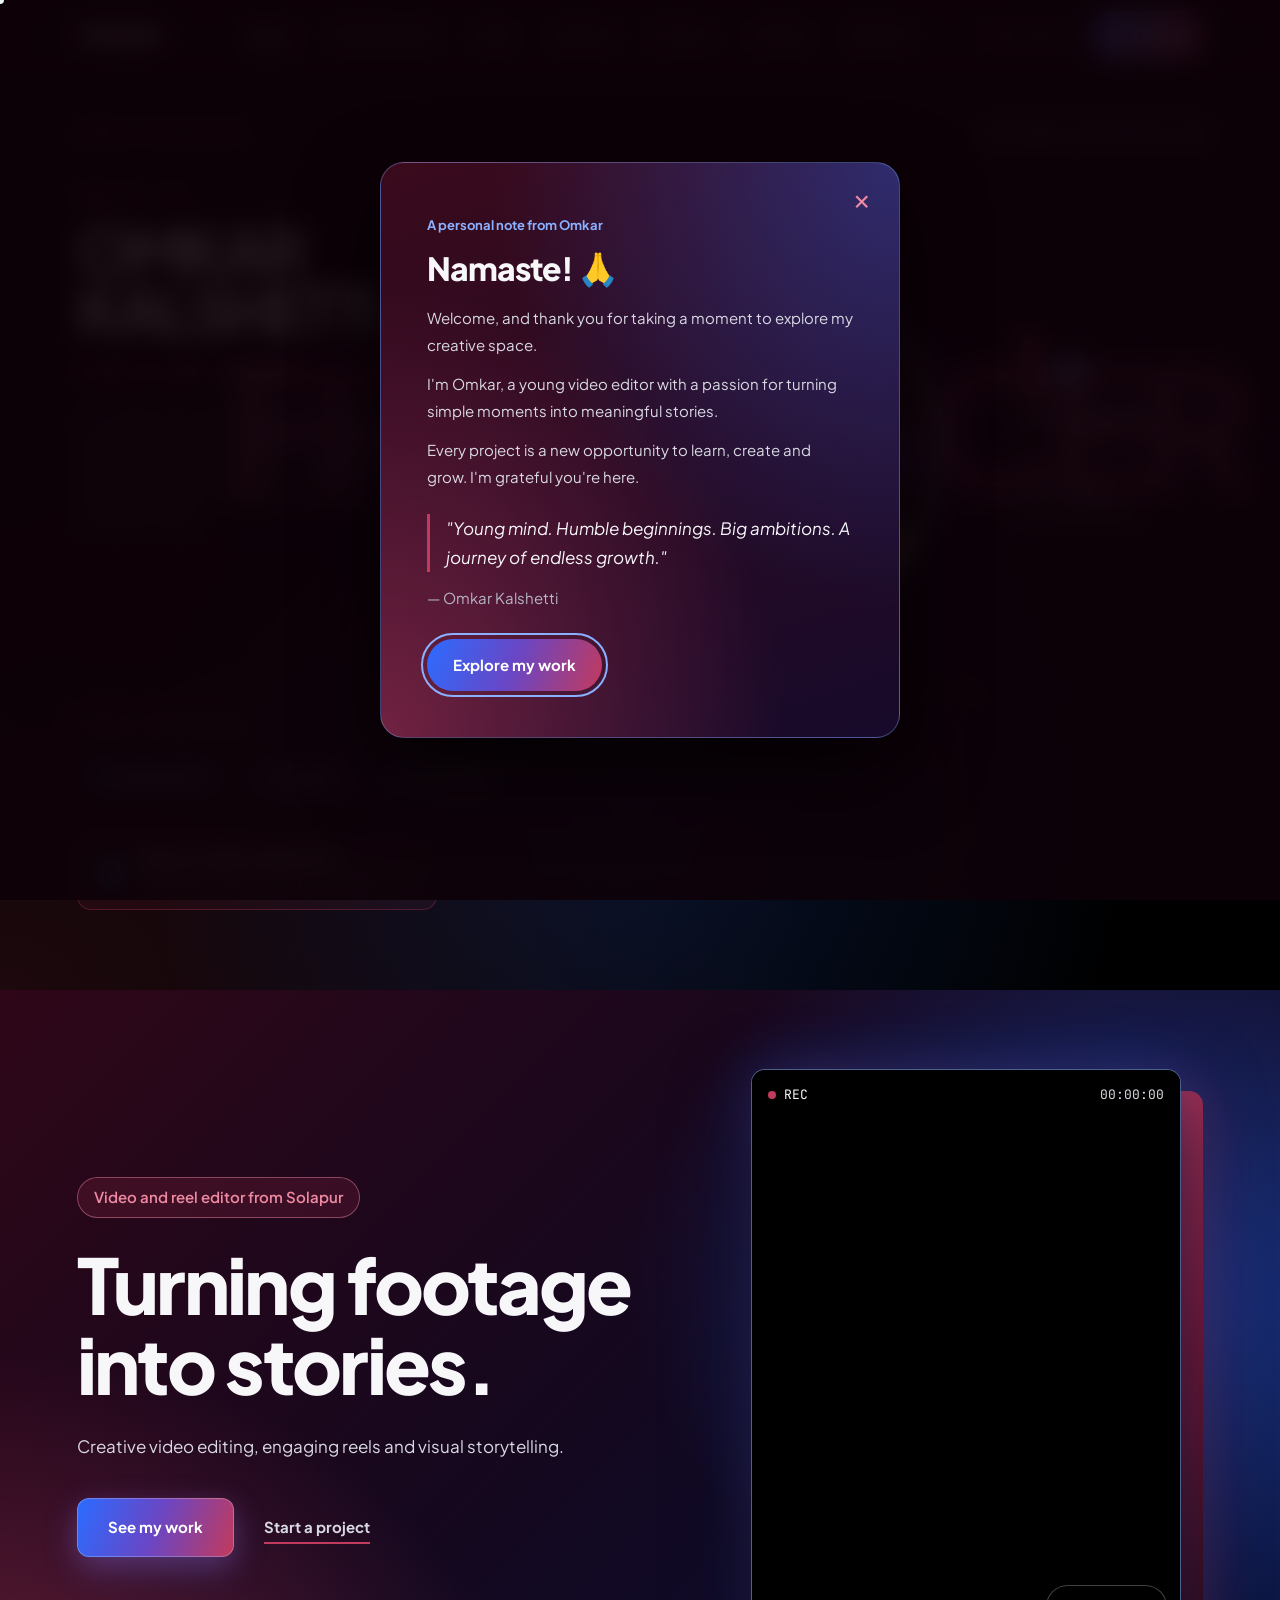
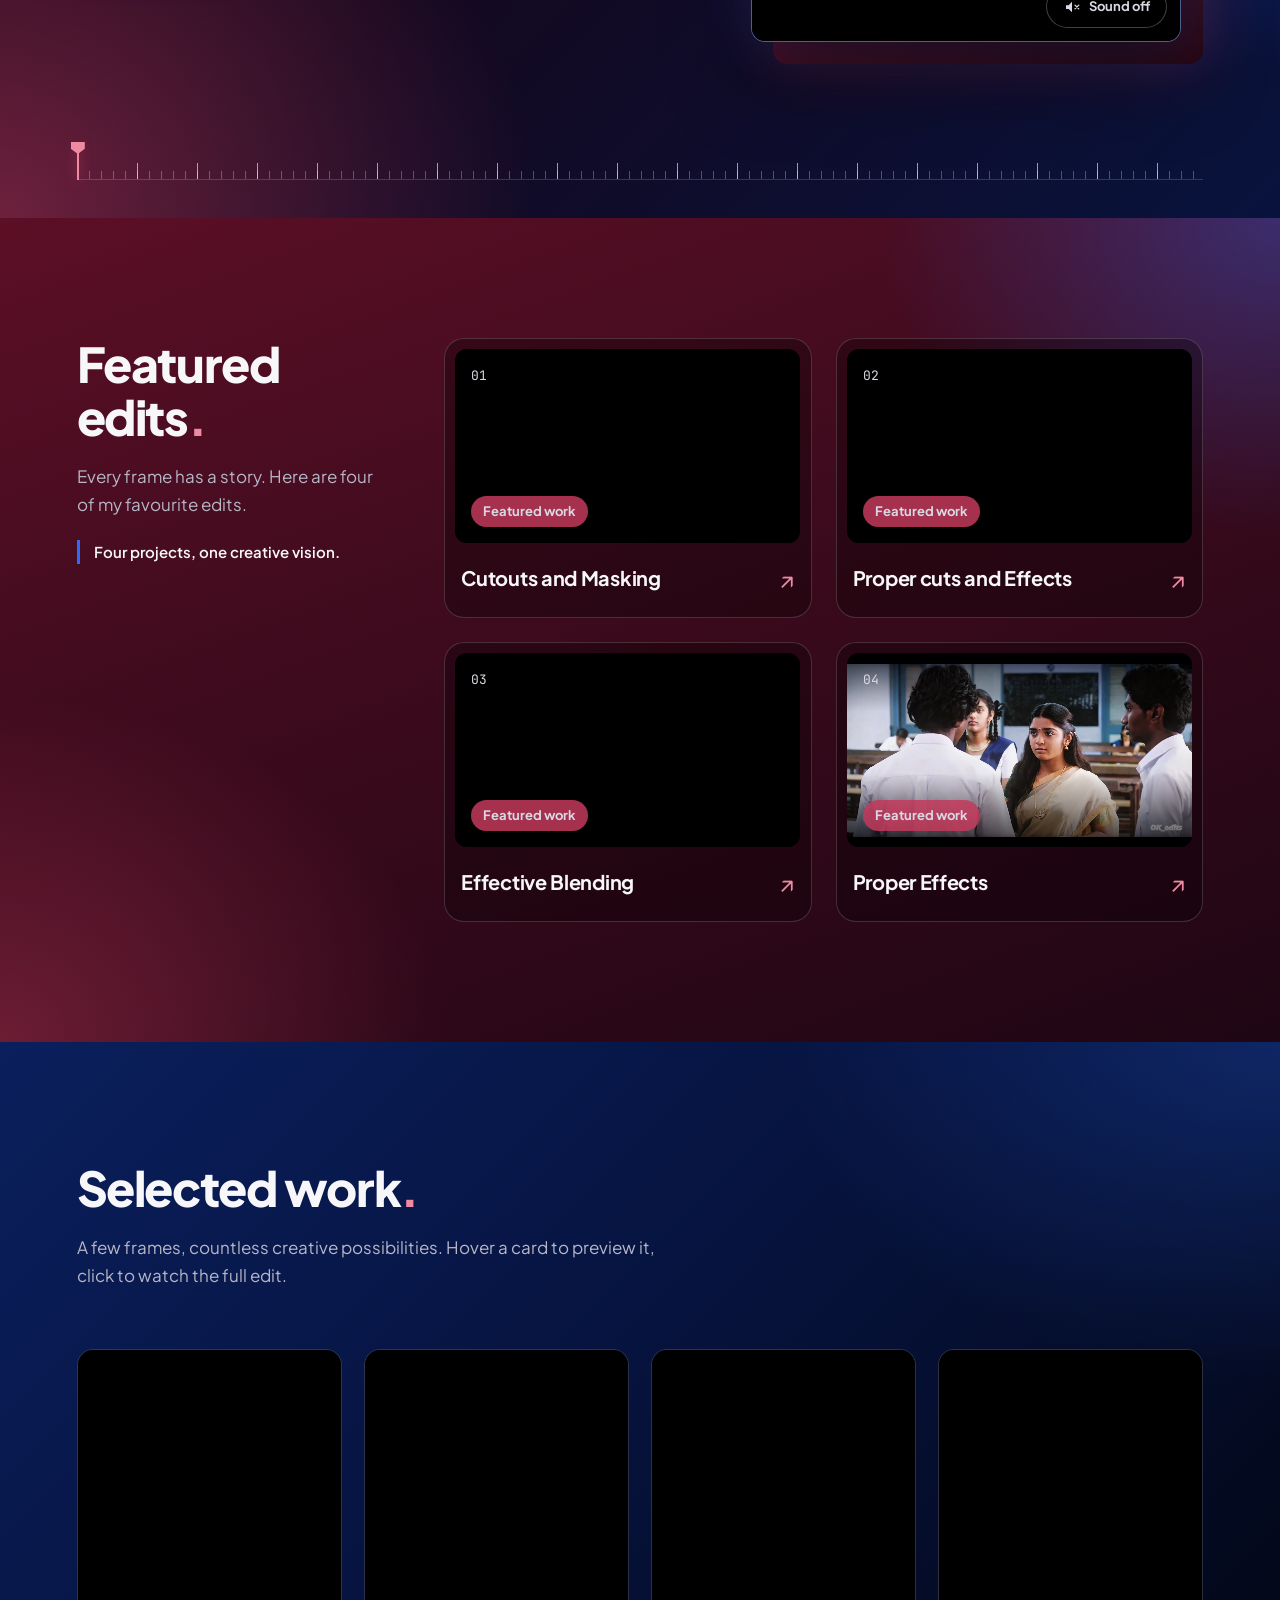
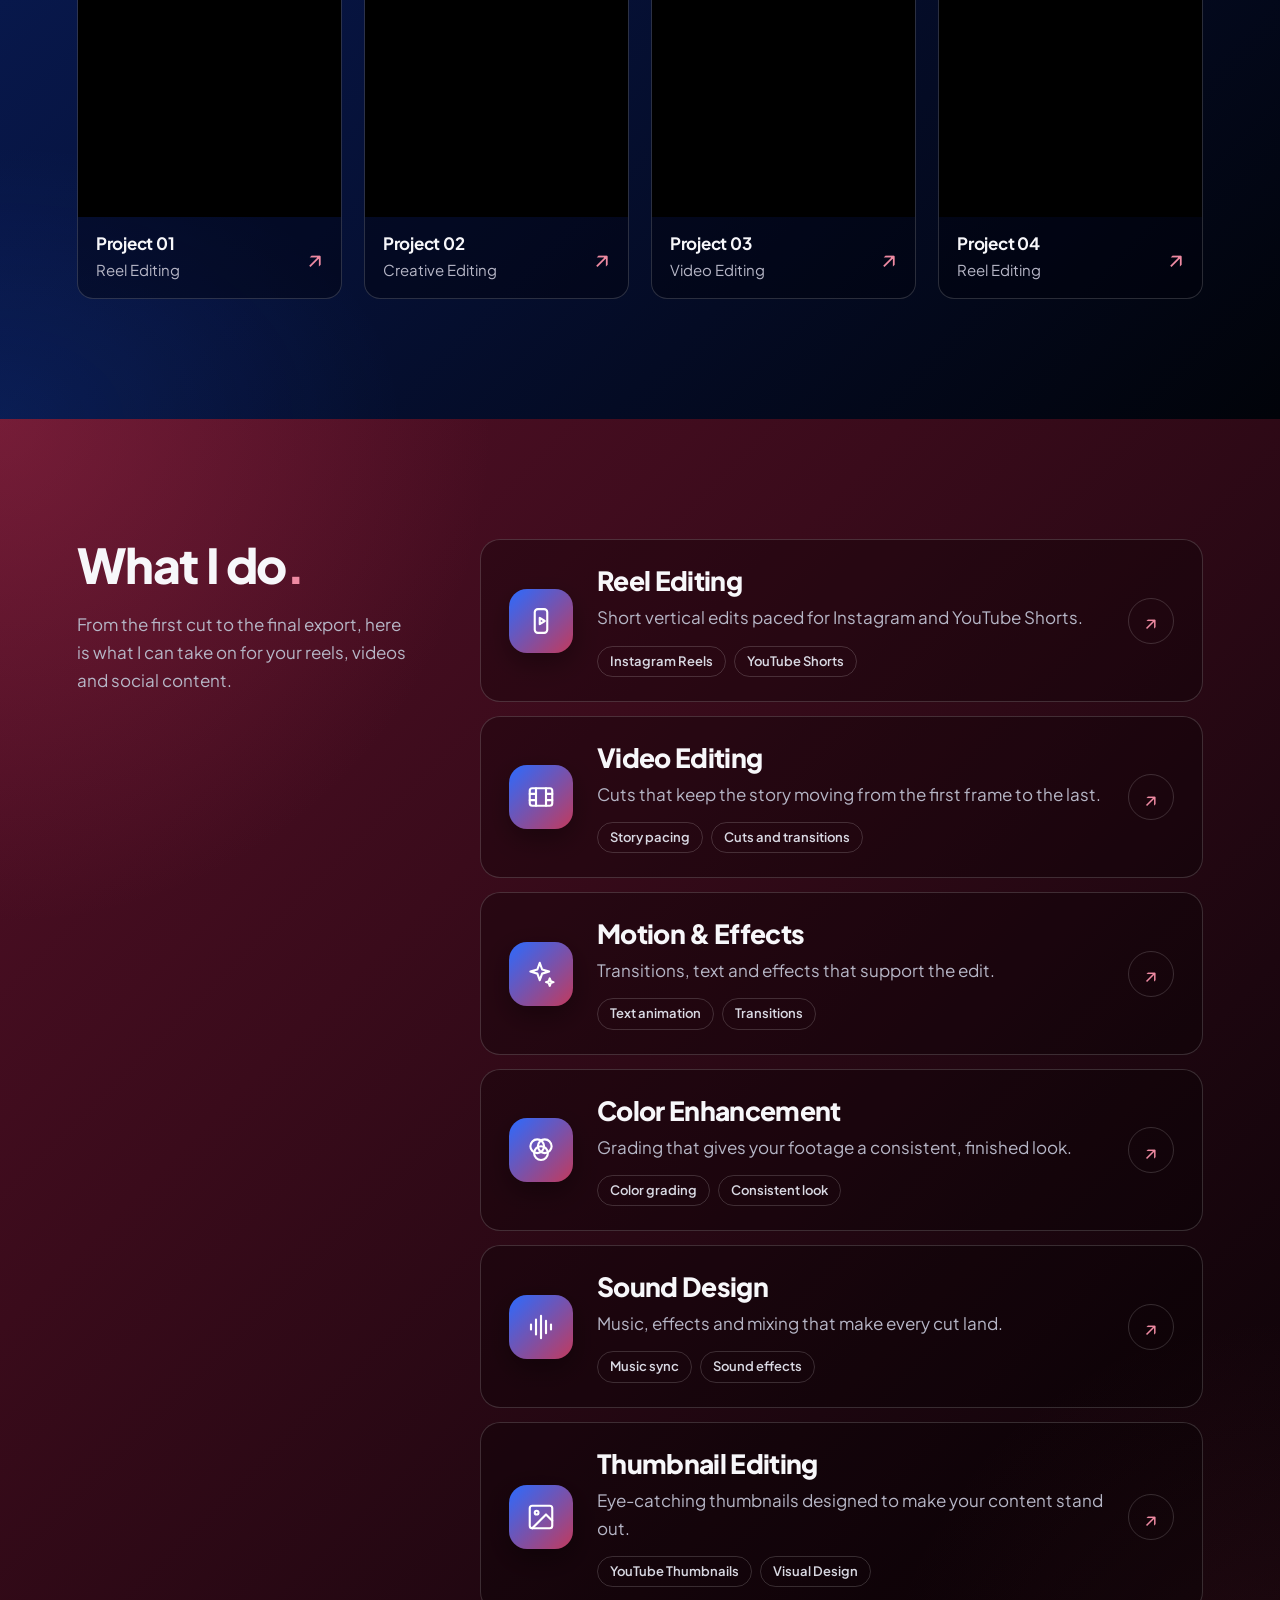
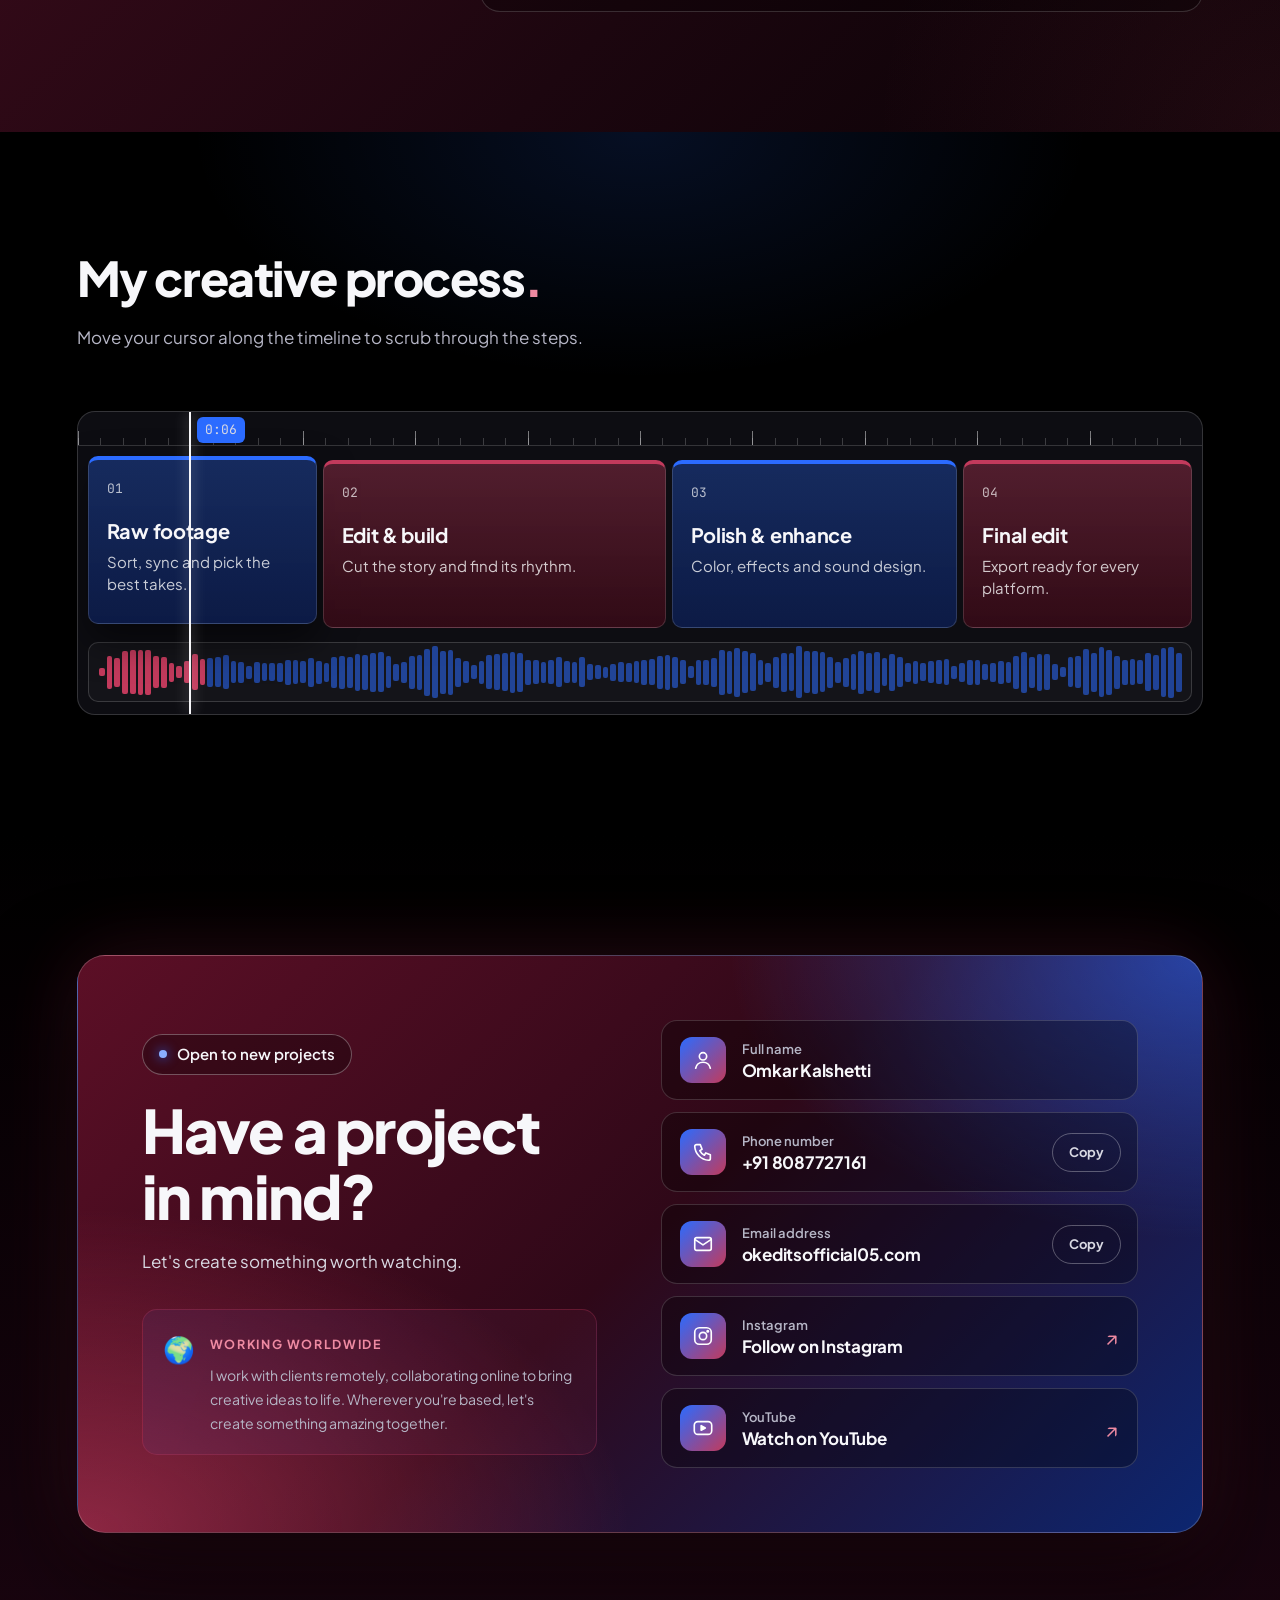
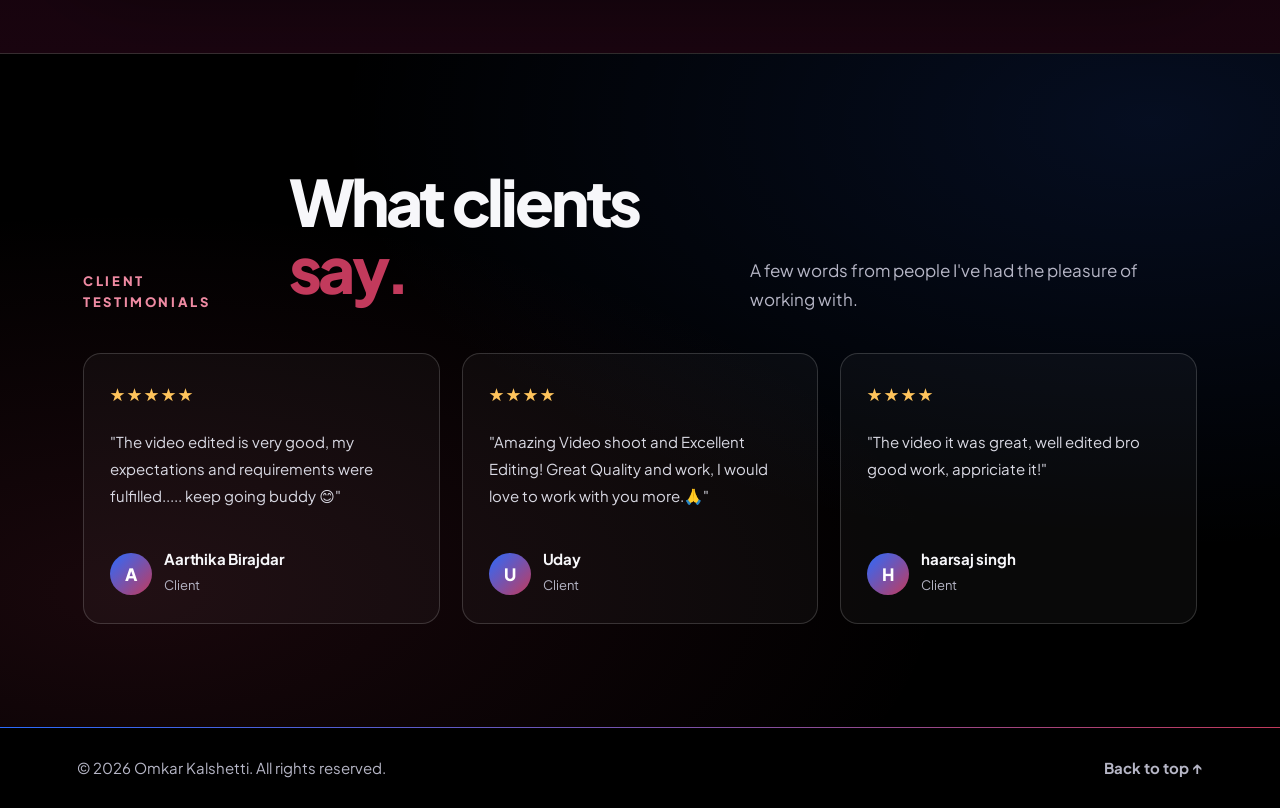
==== commit 5323b510: "changes commited" ====
--- a/index.html
+++ b/index.html
@@ -33,12 +33,17 @@
             OMKAR<span>.</span>
         </a>
 
-        <nav id="mainNav" aria-label="Main navigation">
-            <a href="#work">Work</a>
-            <a href="#services">Services</a>
-            <a href="#about">About</a>
-            <a href="#contact">Contact</a>
-        </nav>
+        
+<nav id="mainNav" aria-label="Main navigation">
+    <a href="#about">About</a>
+    <a href="#showreel">Featured Edits</a>
+    <a href="#work">Work</a>
+    <a href="#services">Services</a>
+    <a href="#process">Process</a>
+    <a href="#contact">Contact</a>
+    <a href="#reviews">Reviews</a>
+</nav>
+
 
         <div class="nav-right">
             <span class="timecode" aria-hidden="true">
@@ -219,10 +224,10 @@
             <h2>Featured edits<span>.</span></h2>
 
             <p class="showreel-description">
-                Every frame has a story. Here are three of my favourite edits.
+                Every frame has a story. Here are four of my favourite edits.
             </p>
 
-            <p class="showreel-count">Three projects, one creative vision.</p>
+            <p class="showreel-count">Four projects, one creative vision.</p>
 
         </div>
 
@@ -251,8 +256,8 @@
                 <div class="showreel-info">
 
                     <div>
-                        <h3>Featured Edit One</h3>
-                        <p>Creative Video Editing</p>
+                        <h3>Cutouts and Masking</h3>
+                        
                     </div>
 
                     <span class="showreel-arrow" aria-hidden="true">↗</span>
@@ -284,8 +289,8 @@
                 <div class="showreel-info">
 
                     <div>
-                        <h3>Featured Edit Two</h3>
-                        <p>Visual Storytelling</p>
+                        <h3>Proper cuts and Effects</h3>
+                        
                     </div>
 
                     <span class="showreel-arrow" aria-hidden="true">↗</span>
@@ -298,8 +303,8 @@
 
     <div class="showreel-video">
 
-        <video class="featured-video rotate-ccw" playsinline preload="metadata">
-            <source src="assets/videos/project-07.mp4" type="video/mp4">
+        <video class="featured-video rotate-cw" playsinline preload="metadata">
+            <source src="assets/videos/project-08.mp4" type="video/mp4">
         </video>
 
         <div class="video-overlay">
@@ -312,12 +317,38 @@
     <div class="showreel-info">
 
         <div>
-            <h3>Featured Edit Three</h3>
-            <p>Creative Video Editing</p>
+            <h3>Effective Blending</h3>
+            
         </div>
 
         <span class="showreel-arrow" aria-hidden="true">↗</span>
 
+    </div>
+
+</article>
+<!-- VIDEO FOUR -->
+<article class="showreel-card">
+
+    <div class="showreel-video">
+
+        <video class="featured-video rotate-cw" playsinline preload="metadata">
+            <source src="assets/videos/project-09.webm" type="video/webm">
+        </video>
+
+        <div class="video-overlay">
+            <span class="video-number">04</span>
+            <span class="video-label">Featured work</span>
+        </div>
+
+    </div>
+
+    <div class="showreel-info">
+        <div>
+            <h3>Proper Effects</h3>
+            
+        </div>
+
+        <span class="showreel-arrow" aria-hidden="true">↗</span>
     </div>
 
 </article>
@@ -510,6 +541,29 @@
                 </div>
                 <span class="service-arrow" aria-hidden="true">↗</span>
             </li>
+
+<!-- THUMBNAIL EDITING -->
+<li class="service-row">
+    <span class="service-icon">
+        <svg viewBox="0 0 24 24" aria-hidden="true">
+            <rect x="3" y="3" width="18" height="18" rx="2"/>
+            <circle cx="8.5" cy="8.5" r="1.5"/>
+            <path d="M21 15l-5-5L5 21"/>
+        </svg>
+    </span>
+
+    <div class="service-text">
+        <h3>Thumbnail Editing</h3>
+        <p>Eye-catching thumbnails designed to make your content stand out.</p>
+        <div class="service-tags">
+            <span>YouTube Thumbnails</span>
+            <span>Visual Design</span>
+        </div>
+    </div>
+
+    <span class="service-arrow" aria-hidden="true">↗</span>
+</li>
+
 
         </ul>
 
@@ -665,102 +719,73 @@
     </section>
 
     
-<!-- CLIENT REVIEWS -->
+
+<!-- CLIENT TESTIMONIALS -->
 <section class="reviews" id="reviews">
+
     <div class="reviews-inner">
 
         <div class="reviews-heading">
-            <div>
-                <p class="reviews-kicker">KIND WORDS & FEEDBACK</p>
-                <h2>Client <span>Reviews.</span></h2>
-                <p class="reviews-lead">
-                    Worked together? Share your experience
-                    and help others discover my work.
+            <p class="reviews-kicker">CLIENT TESTIMONIALS</p>
+            <h2>What clients <span>say.</span></h2>
+            <p class="reviews-lead">
+                A few words from people I've had the pleasure of working with.
+            </p>
+        </div>
+
+        <div class="testimonial-grid">
+
+            <!-- CLIENT REVIEW 1 -->
+            <article class="testimonial-card">
+                <div class="testimonial-stars">★★★★★</div>
+                <p class="testimonial-text">
+                    "The video edited is very good, my expectations and requirements were fulfilled..... keep going buddy 😊"
                 </p>
-            </div>
-
-            <div class="reviews-summary">
-                <strong id="reviewAverage">—</strong>
-                <div class="reviews-summary-stars" id="reviewAverageStars">☆☆☆☆☆</div>
-                <small id="reviewCount">Be the first to leave a review</small>
-            </div>
-        </div>
-
-        <div class="reviews-layout">
-
-            <!-- REVIEW FORM -->
-            <form class="review-form" id="reviewForm">
-                <h3>Leave a review</h3>
-
-                <label for="reviewName">Your name</label>
-                <input
-                    id="reviewName"
-                    name="name"
-                    type="text"
-                    maxlength="50"
-                    placeholder="Enter your name"
-                    required
-                >
-
-                <fieldset class="rating-fieldset">
-                    <legend>Your rating</legend>
-
-                    <div class="star-picker">
-                        <input type="radio" id="rating5" name="rating" value="5" required>
-                        <label for="rating5" title="5 stars">★</label>
-
-                        <input type="radio" id="rating4" name="rating" value="4">
-                        <label for="rating4" title="4 stars">★</label>
-
-                        <input type="radio" id="rating3" name="rating" value="3">
-                        <label for="rating3" title="3 stars">★</label>
-
-                        <input type="radio" id="rating2" name="rating" value="2">
-                        <label for="rating2" title="2 stars">★</label>
-
-                        <input type="radio" id="rating1" name="rating" value="1">
-                        <label for="rating1" title="1 star">★</label>
-                    </div>
-                </fieldset>
-
-                <label for="reviewText">Your review</label>
-                <textarea
-                    id="reviewText"
-                    name="review"
-                    rows="4"
-                    maxlength="600"
-                    placeholder="Tell us about your experience..."
-                    required
-                ></textarea>
-
-                <button class="review-submit" type="submit">
-                    Submit review ↗
-                </button>
-
-                <p class="review-note" id="reviewNotice">
-                    Your review will be saved in this browser.
+                <div class="testimonial-author">
+                    <span class="testimonial-avatar">A</span>
+                    <div>
+                        <h3>Aarthika Birajdar</h3>
+                        <span>Client</span>
+                    </div>
+                </div>
+            </article>
+
+            <!-- CLIENT REVIEW 2 -->
+            <article class="testimonial-card">
+                <div class="testimonial-stars">★★★★</div>
+                <p class="testimonial-text">
+                    "Amazing Video shoot and Excellent Editing! Great Quality and work, I would love to work with you more.🙏"
                 </p>
-            </form>
-
-            <!-- DISPLAY REVIEWS -->
-            <div class="review-list-wrap">
-
-                <div class="review-list-heading">
-                    <h3>What people say</h3>
-                    <span id="reviewListCount">0 reviews</span>
-                </div>
-
-                <div class="review-list" id="reviewList">
-                    <div class="review-empty">
-                        No reviews yet. Your feedback could be the first.
-                    </div>
-                </div>
-
-            </div>
-
-        </div>
-    </div>
+                <div class="testimonial-author">
+                    <span class="testimonial-avatar">U</span>
+                    <div>
+                        <h3>Uday</h3>
+                        <span>Client</span>
+                    </div>
+                </div>
+            </article>
+
+            <!-- CLIENT REVIEW 3 -->
+            <article class="testimonial-card">
+                <div class="testimonial-stars">★★★★</div>
+                <p class="testimonial-text">
+                    "The video it was great, well edited bro good work, appriciate it!"
+                </p>
+                <div class="testimonial-author">
+                    <span class="testimonial-avatar">H</span>
+                    <div>
+                        <h3>haarsaj singh</h3>
+                        <span>Client</span>
+                    </div>
+                </div>
+            </article>
+
+        </div>
+
+    </div>
+
 </section>
+
 
 
     </main>
--- a/style.css
+++ b/style.css
@@ -658,10 +658,10 @@
 
 .showreel-video {
     position: relative;
-    aspect-ratio: 9 / 16;
+    aspect-ratio: 16 / 9;
     container-type: size;
     overflow: hidden;
-    border-radius: 12px;
+    border-radius: 12px;    
     background: #000;
 }
 
@@ -972,6 +972,10 @@
     display: block;
     overflow: hidden;
     isolation: isolate;
+
+    padding-top: clamp(2rem, 4vw, 3.5rem);
+    padding-bottom: 5rem;
+
     background:
         radial-gradient(
             ellipse at 50% 80%,
@@ -986,6 +990,7 @@
         var(--black);
 }
 
+
 /* Top information */
 
 .about-topline {
@@ -993,7 +998,7 @@
     justify-content: space-between;
     align-items: center;
     gap: 20px;
-    margin-bottom: 35px;
+    margin-bottom: 22px;
     color: var(--burgundy-soft);
     font-size: var(--fs-xs);
     font-weight: 700;
@@ -1029,10 +1034,15 @@
 
 /* Left introduction */
 
+
 .about-copy {
     position: relative;
     z-index: 3;
-}
+    align-self: start;
+    margin-top: 0;
+    padding-top: 0;
+}
+
 
 .about-hello {
     margin-bottom: 12px;
@@ -2019,7 +2029,7 @@
 
 @media (max-width: 1100px) {
     .showreel-grid {
-    grid-template-columns: repeat(3, minmax(0, 1fr));
+    grid-template-columns: repeat(2, minmax(0, 1fr));
 
     }
 
@@ -2568,4 +2578,159 @@
     .about-remote {
         max-width: 100%;
     }
-}+}
+
+/* ABOUT SECTION - SPACING REFINEMENT */
+
+#about .about-stage {
+    margin-top: 2.5rem !important;
+    padding-top: 0 !important;
+}
+
+#about .about-copy {
+    margin-top: 0 !important;
+    padding-top: 0 !important;
+}
+/* FEATURED EDITS - LANDSCAPE VIDEO LAYOUT */
+
+.showreel-grid {
+    grid-template-columns: repeat(2, minmax(0, 1fr));
+    gap: 24px;
+}
+
+.showreel-video {
+    aspect-ratio: 16 / 9;
+    overflow: hidden;
+    border-radius: 12px;
+    background: #000;
+}
+
+.showreel-video video {
+    width: 100%;
+    height: 100%;
+    object-fit: contain;
+    display: block;
+    background: #000;
+}
+
+@media (max-width: 600px) {
+    .showreel-grid {
+        grid-template-columns: 1fr;
+    }
+}
+
+/* STATIC CLIENT TESTIMONIALS */
+
+.reviews {
+    padding: clamp(4rem, 8vw, 7rem) var(--page-gutter, 6.5%);
+    background:
+        radial-gradient(ellipse at 10% 80%, rgba(194,58,92,.13), transparent 50%),
+        radial-gradient(ellipse at 90% 10%, rgba(43,107,255,.13), transparent 50%),
+        var(--black);
+    border-top: 1px solid var(--line);
+}
+
+.reviews-inner {
+    max-width: 1440px;
+    margin: auto;
+}
+
+.reviews-heading {
+    margin-bottom: 2.5rem;
+}
+
+.reviews-kicker {
+    color: var(--burgundy-soft);
+    font-size: var(--fs-xs);
+    font-weight: 800;
+    letter-spacing: .2em;
+}
+
+.reviews-heading h2 {
+    margin: .7rem 0;
+    font-size: clamp(2.3rem, 5vw, 4rem);
+    color: var(--white);
+    letter-spacing: -.05em;
+}
+
+.reviews-heading h2 span {
+    color: var(--burgundy-bright);
+}
+
+.reviews-lead {
+    color: var(--muted);
+    line-height: 1.7;
+}
+
+.testimonial-grid {
+    display: grid;
+    grid-template-columns: repeat(3, minmax(0, 1fr));
+    gap: 22px;
+}
+
+.testimonial-card {
+    padding: 26px;
+    border: 1px solid var(--line);
+    border-radius: 18px;
+    background: rgba(255,255,255,.035);
+    transition: .3s ease;
+}
+
+.testimonial-card:hover {
+    transform: translateY(-6px);
+    border-color: var(--burgundy-soft);
+    box-shadow: 0 15px 40px rgba(194,58,92,.12);
+}
+
+.testimonial-stars {
+    color: #ffc45c;
+    letter-spacing: .12em;
+    margin-bottom: 20px;
+}
+
+.testimonial-text {
+    min-height: 100px;
+    color: var(--text);
+    font-size: var(--fs-sm);
+    line-height: 1.8;
+}
+
+.testimonial-author {
+    display: flex;
+    align-items: center;
+    gap: 12px;
+    margin-top: 22px;
+}
+
+.testimonial-avatar {
+    width: 42px;
+    height: 42px;
+    display: grid;
+    place-items: center;
+    border-radius: 50%;
+    color: white;
+    font-weight: 800;
+    background: linear-gradient(135deg, var(--blue), var(--burgundy-bright));
+}
+
+.testimonial-author h3 {
+    color: var(--white);
+    font-size: var(--fs-sm);
+}
+
+.testimonial-author span:not(.testimonial-avatar) {
+    color: var(--muted);
+    font-size: var(--fs-xs);
+}
+
+@media (max-width: 800px) {
+    .testimonial-grid {
+        grid-template-columns: repeat(2, minmax(0, 1fr));
+    }
+}
+
+@media (max-width: 550px) {
+    .testimonial-grid {
+        grid-template-columns: 1fr;
+    }
+}
